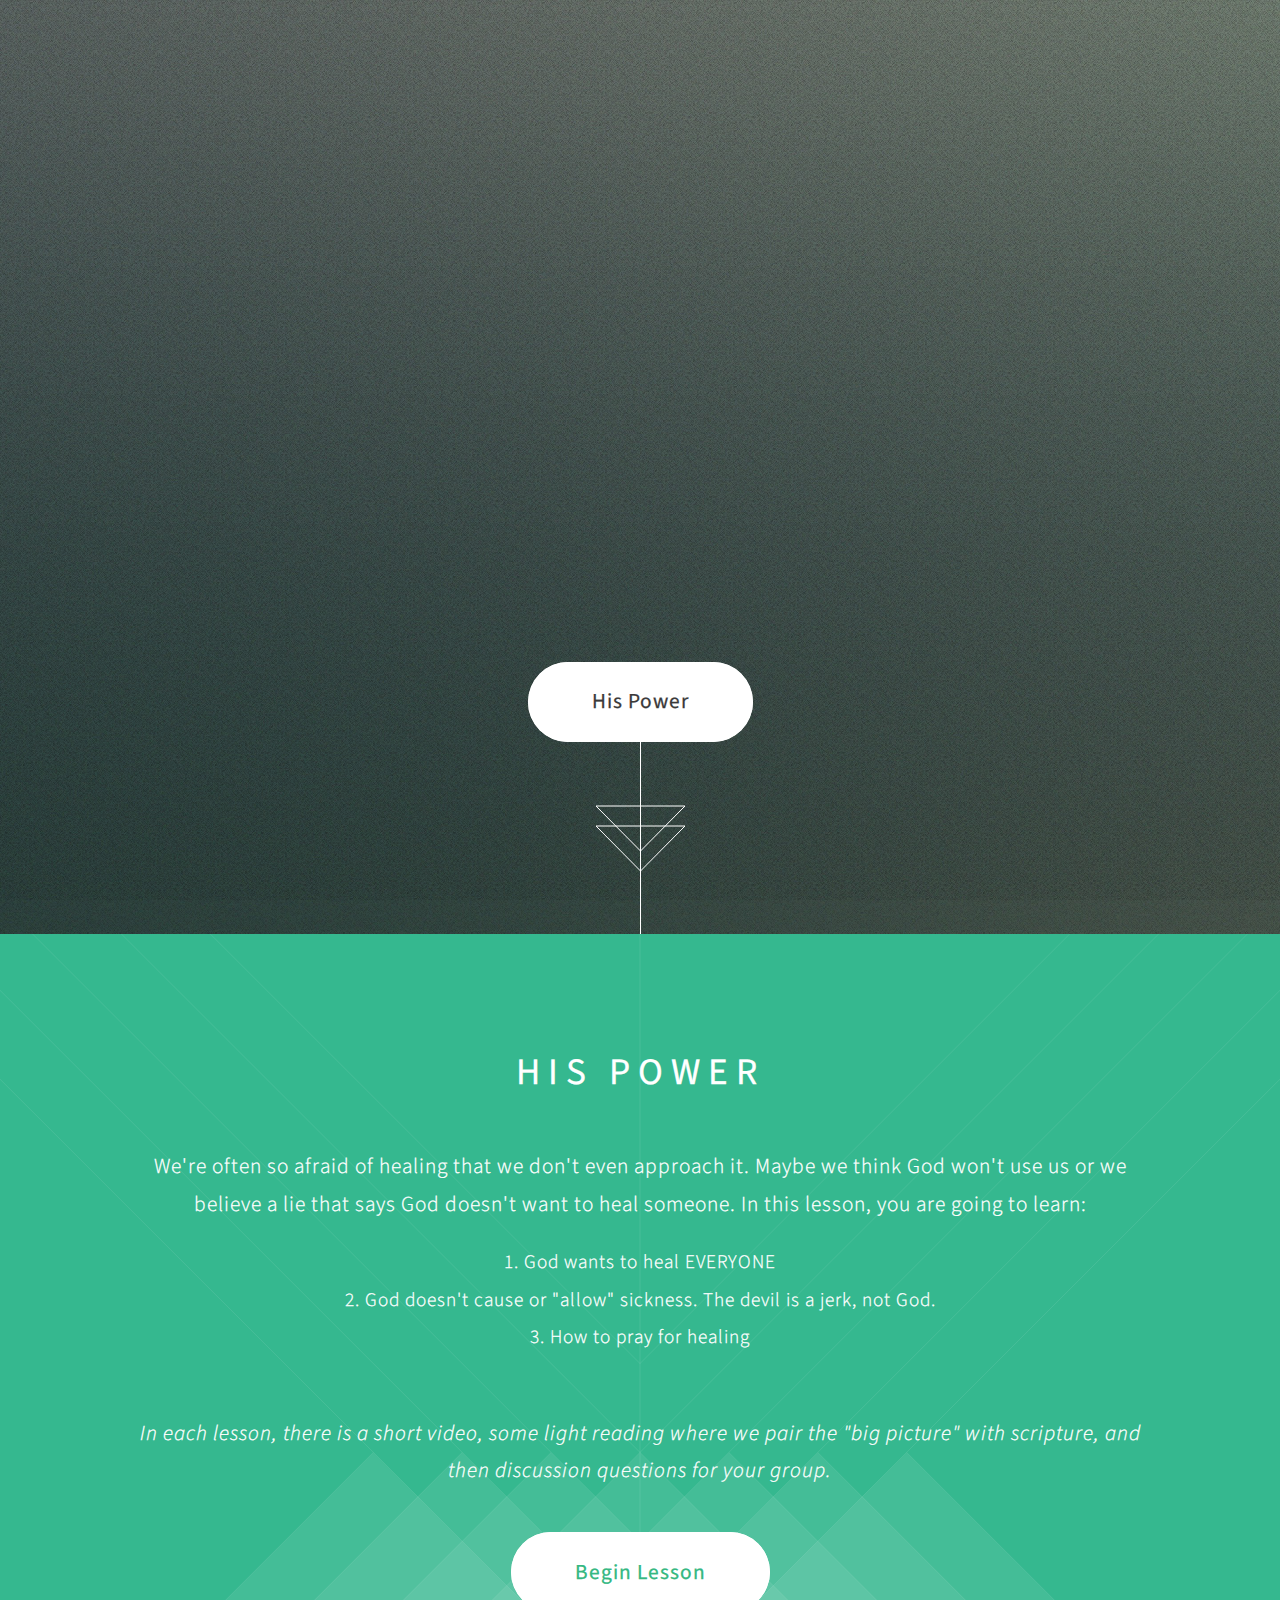
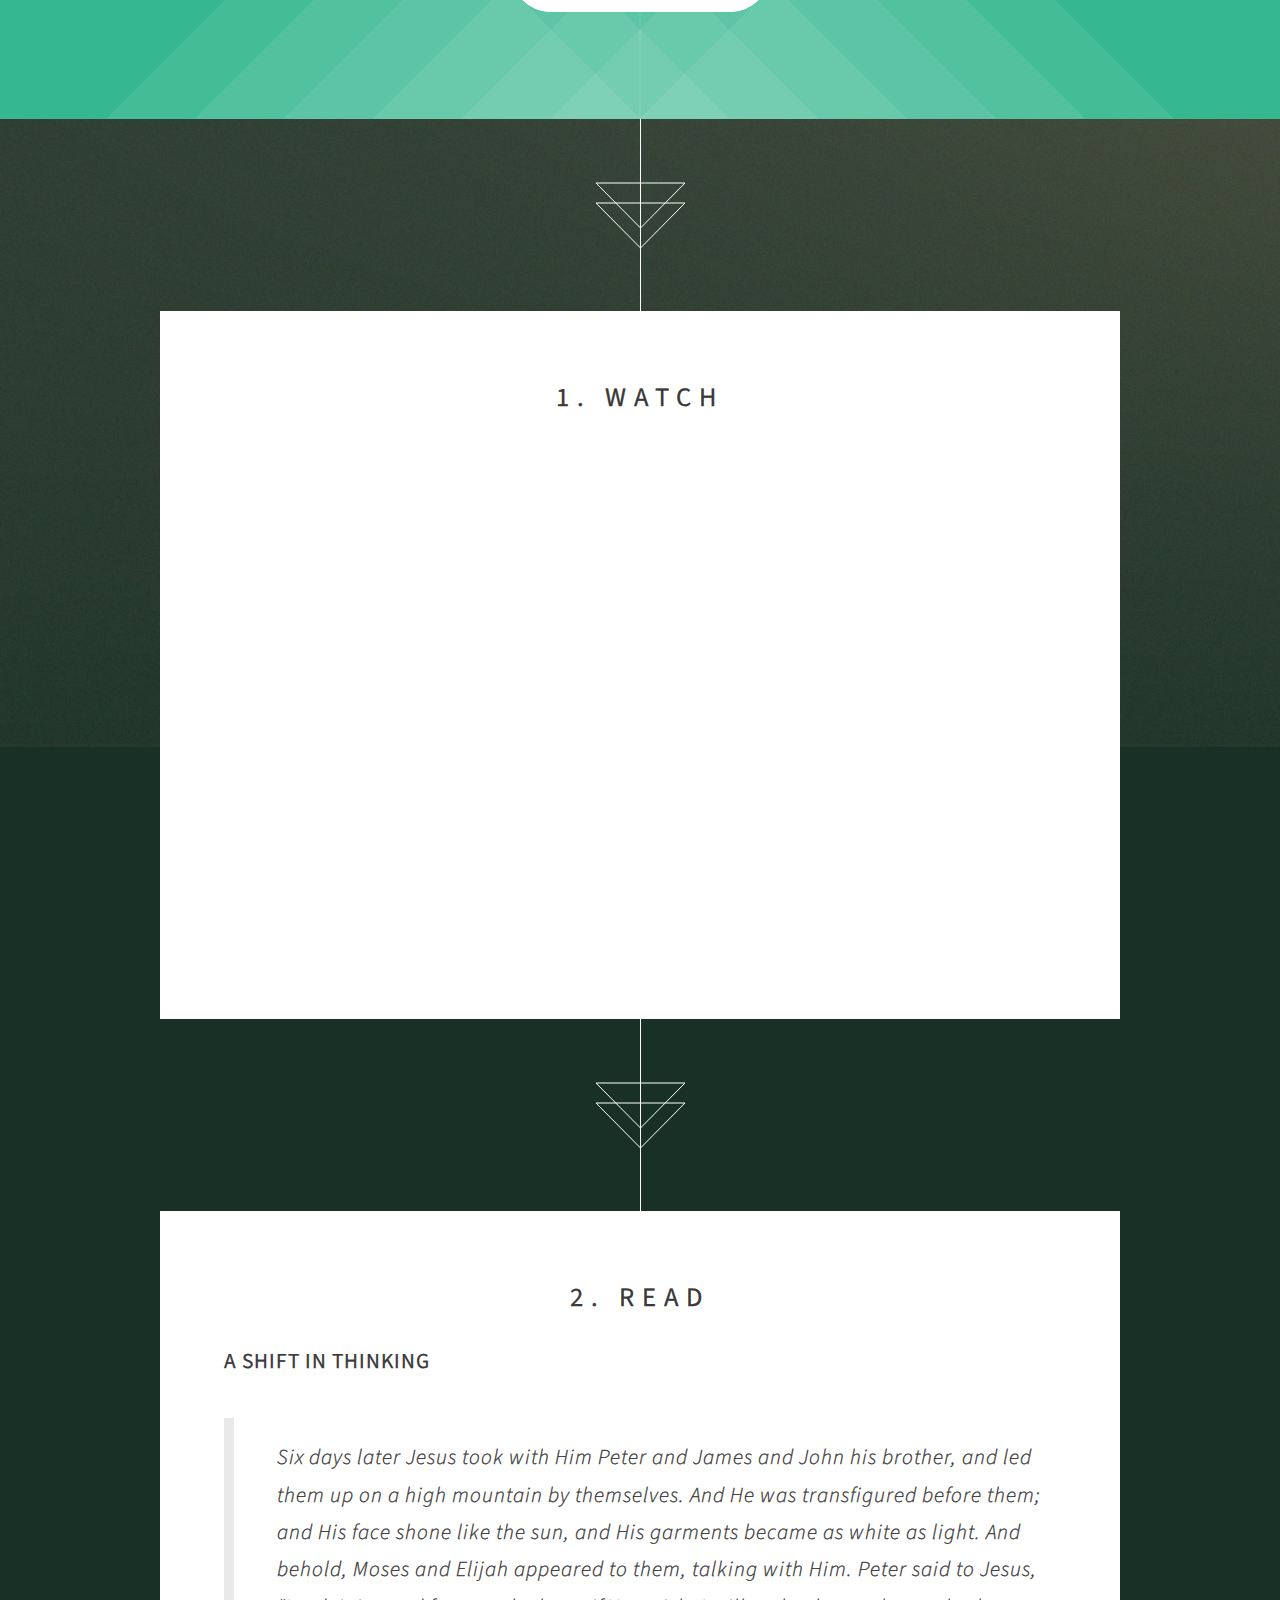
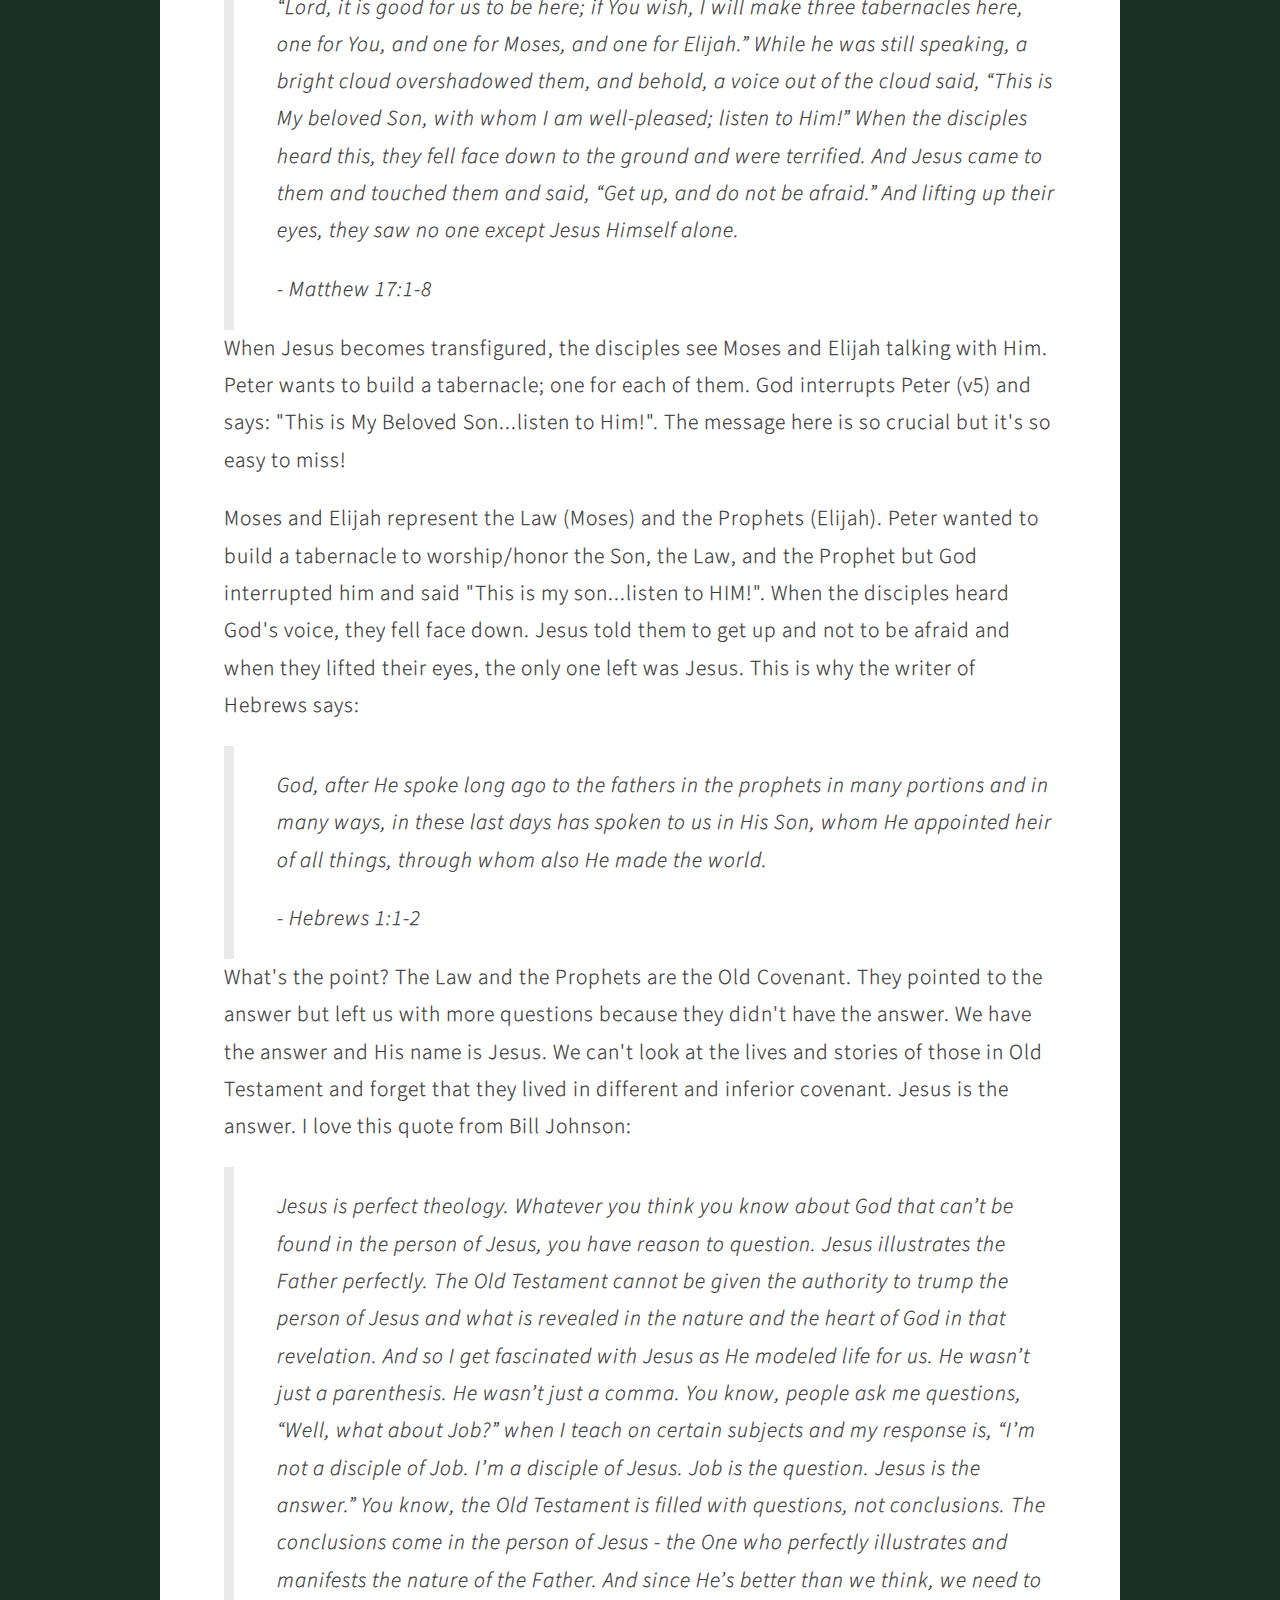
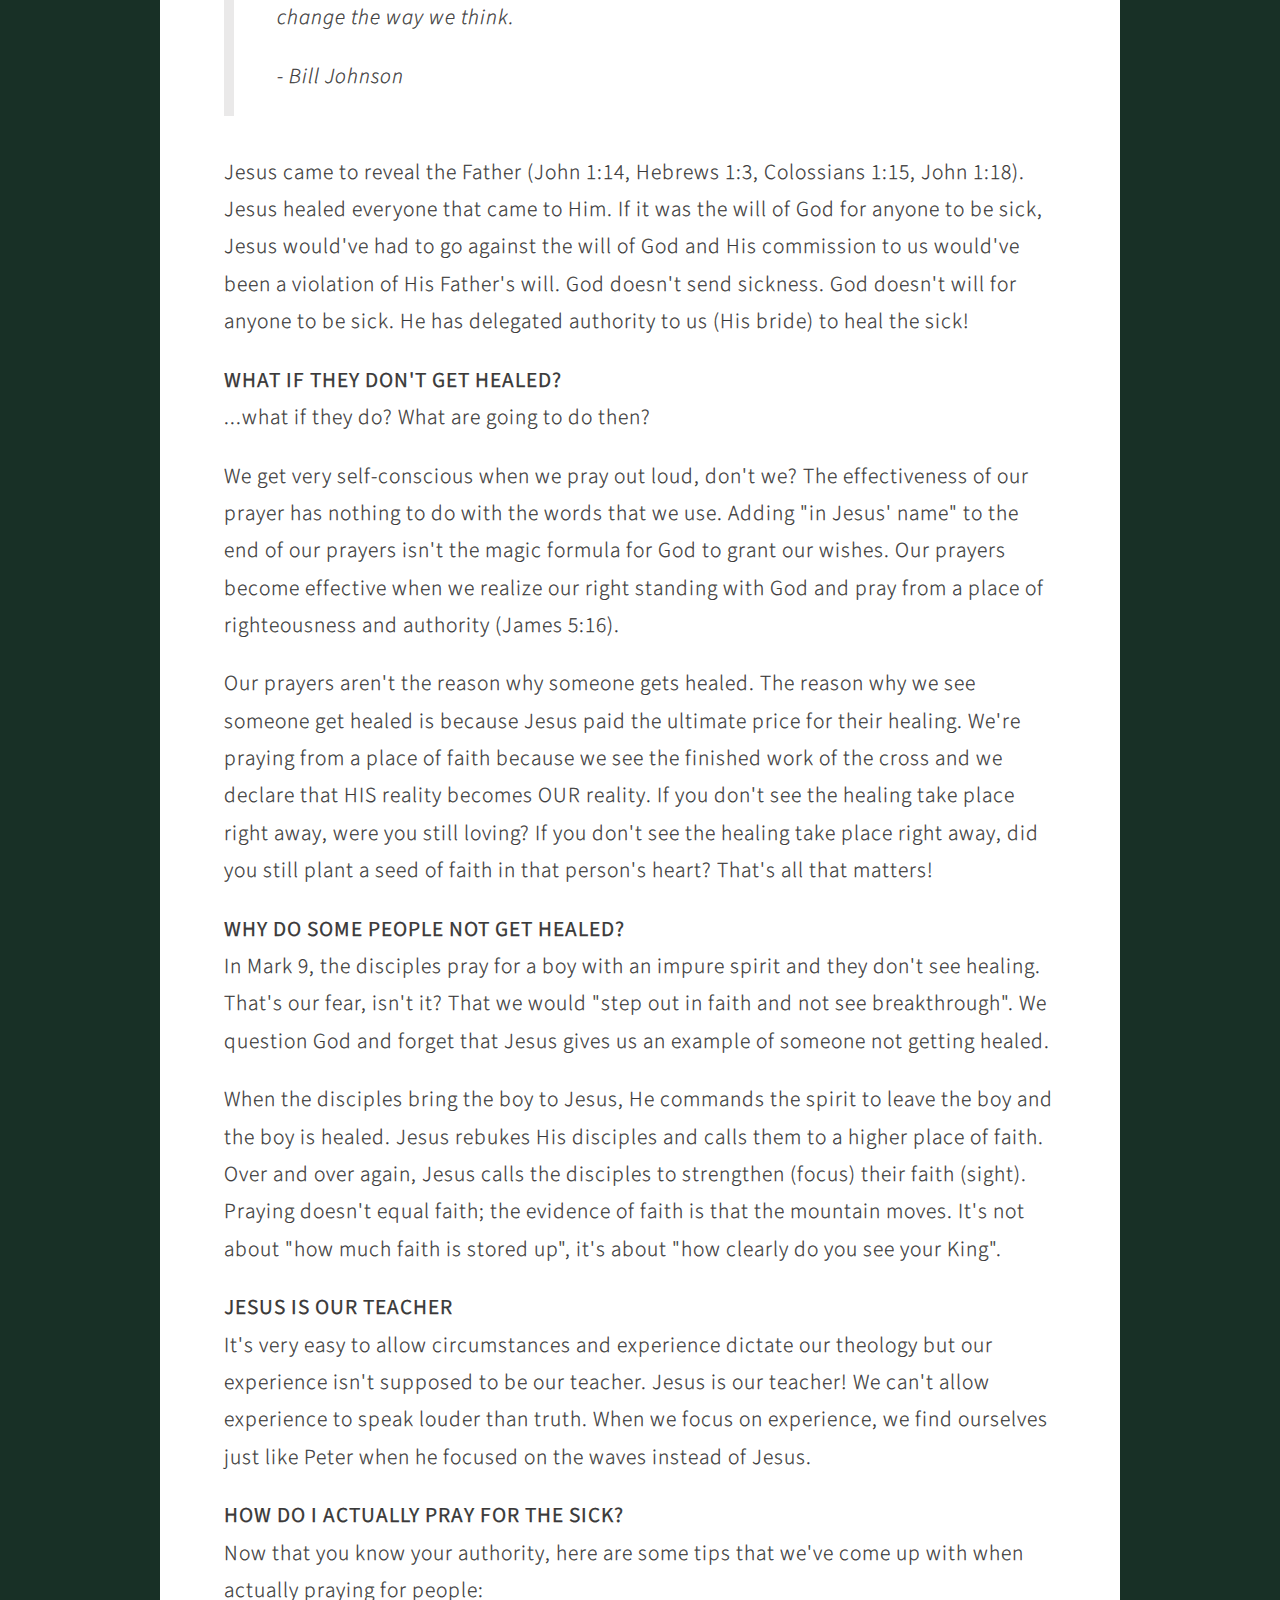
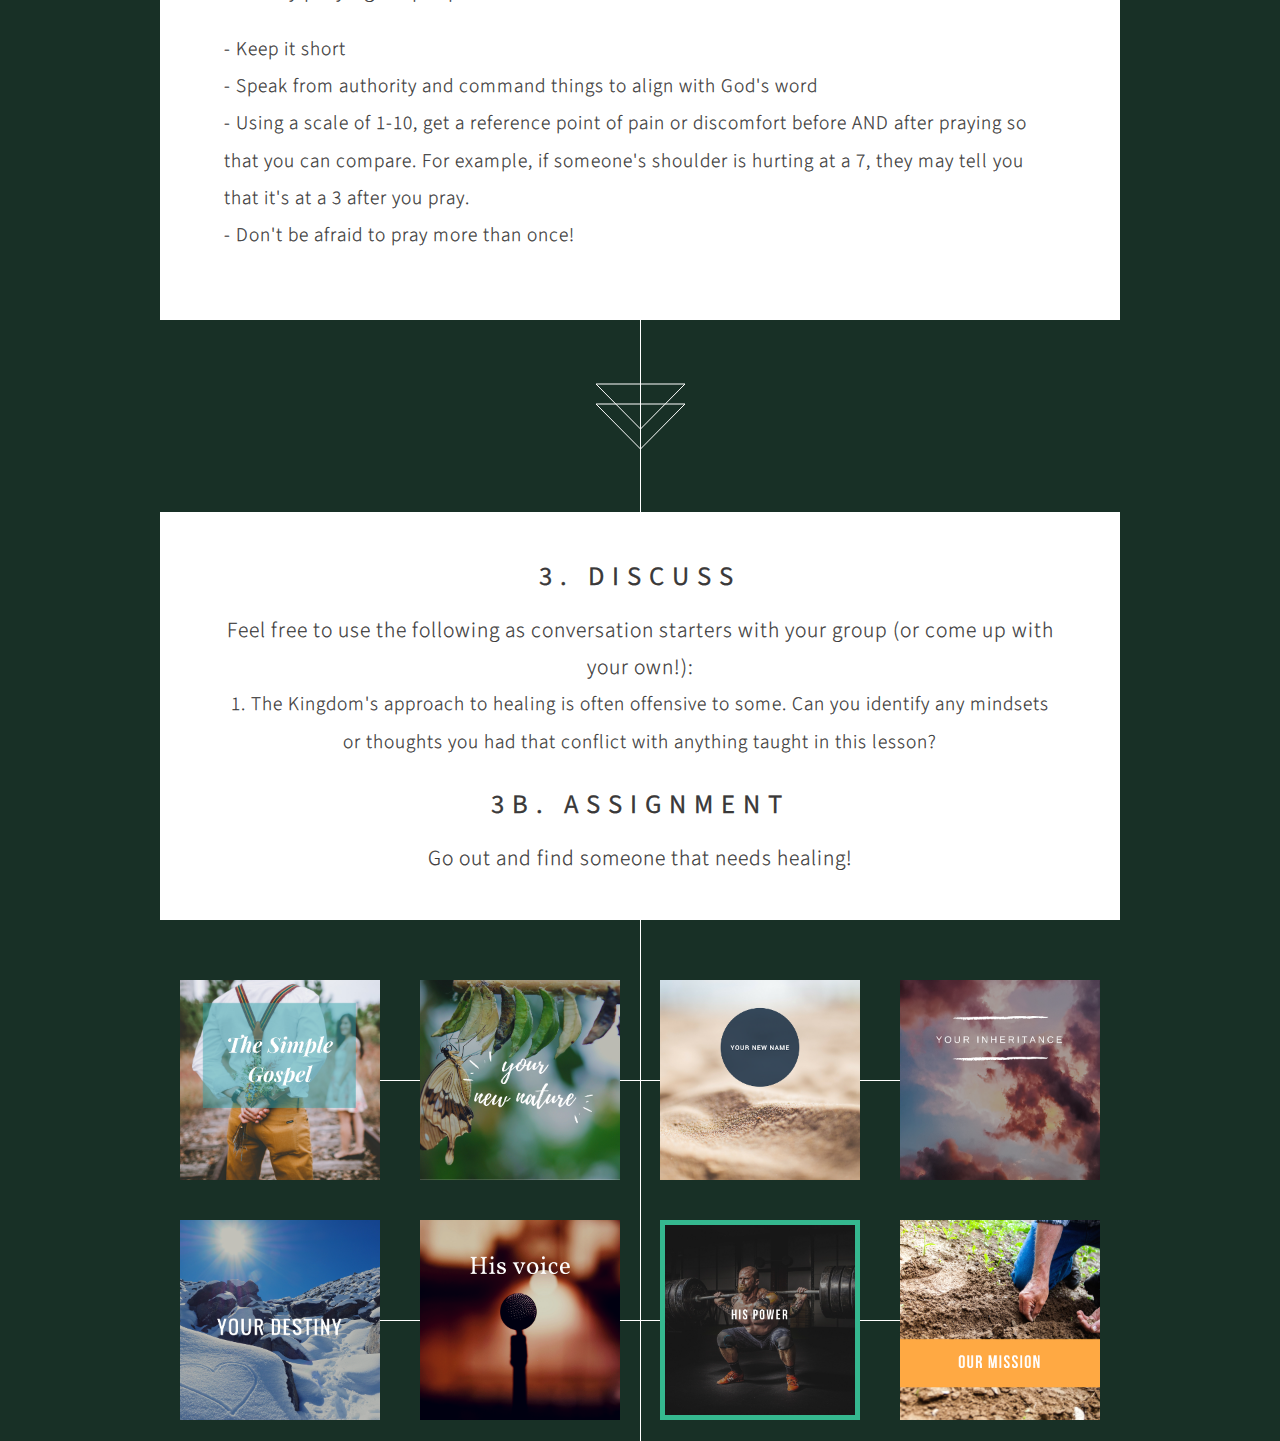
==== his-power/index.html @ 651f2191 "Add Lesson 7" ====
<!DOCTYPE HTML>
<!--
	Overflow by HTML5 UP
	html5up.net | @ajlkn
	Free for personal and commercial use under the CCA 3.0 license (html5up.net/license)
-->
<html>

<head>
	<title>His Power | Discovering Freedom</title>
	<meta charset="utf-8" />
	<meta name="viewport" content="width=device-width, initial-scale=1" />
	<!--[if lte IE 8]><script src="assets/js/ie/html5shiv.js"></script><![endif]-->
	<link rel="stylesheet" href="../assets/css/main.css" />
	<link rel="stylesheet" href="../assets/css/lesson.css" />
	<!--[if lte IE 8]><link rel="stylesheet" href="assets/css/ie8.css" /><![endif]-->
	<meta property="og:site_name" content="Discovering Freedom">
	<meta property="og:title" content="His Power| Discovering Freedom">
	<meta property="og:type" content="website">
	<meta property="og:description" content="We're often so afraid of healing that we don't even approach it. Maybe we think God won't use us or we believe a lie that says God doesn't want to heal someone.">
	<meta property="og:image" content="http://freedom.contend.church/images/his-power.png">
	<meta property="article:published_time" content="2018-03-06T00:00:00+00:00">
	<meta property="article:author" content="http://freedom.contend.church/">
	<meta property="og:url" content="http://freedom.contend.church/his-power/" />
	<meta itemprop="keywords" content="jesus, prophetic, teaching, kingdom" />
	<meta property="article:author" content="Wild & Free" />
</head>

<body>

	<!-- Header -->
	<section id="header">
		<header>
		</header>
		<footer>
			<a href="#banner" class="button style2 scrolly-middle">His Power</a>
		</footer>
	</section>

	<!-- Banner -->
	<section id="banner">
		<header>
			<h2>His Power</h2>
		</header>
		<div class="message">
			<p>We're often so afraid of healing that we don't even approach it. Maybe we think God won't use us or we believe a lie that says God doesn't want to heal someone. In this lesson, you are going to learn:

				<ul>
					<li>1. God wants to heal EVERYONE</li>
					<li>2. God doesn't cause or "allow" sickness. The devil is a jerk, not God.</li>
					<li>3. How to pray for healing</li>
				</ul>
			</p>
			<br/>
			<p>
				<em>In each lesson, there is a short video, some light reading where we pair the "big picture" with scripture, and then discussion
					questions for your group.</em>
			</p>
		</div>
		<footer>
			<a href="#first" class="button style2 scrolly">Begin Lesson</a>
		</footer>
	</section>

	<!-- Feature 1 -->
	<article id="first" class="container box style3">
		<header>
			<h2>1. WATCH</h2>
		</header>
		<section class="middle">
			<iframe width="100%" height="500" src="https://www.youtube.com/embed/4tkYFOiGd0k?rel=0&amp;controls=0&amp;showinfo=0" frameborder="0"
			 allow="autoplay; encrypted-media" allowfullscreen></iframe>
		</section>
	</article>

	<article id="read" class="container box style3">
		<header>
			<h2>2. READ</h2>
		</header>
		<section class="read">
			<div class="row">
				<div class="col-md-12">
					<h4>A Shift In Thinking</h4>

					<br />
					<blockquote>
						<p>Six days later Jesus took with Him Peter and James and John his brother, and led them up on a high mountain by themselves. And He was transfigured before them; and His face shone like the sun, and His garments became as white as light. And behold, Moses and Elijah appeared to them, talking with Him. Peter said to Jesus, “Lord, it is good for us to be here; if You wish, I will make three tabernacles here, one for You, and one for Moses, and one for Elijah.” While he was still speaking, a bright cloud overshadowed them, and behold, a voice out of the cloud said, “This is My beloved Son, with whom I am well-pleased; listen to Him!” When the disciples heard this, they fell face down to the ground and were terrified. And Jesus came to them and touched them and said, “Get up, and do not be afraid.” And lifting up their eyes, they saw no one except Jesus Himself alone.</p>
						<p>- Matthew 17:1-8</p>
					</blockquote>

					<p>When Jesus becomes transfigured, the disciples see Moses and Elijah talking with Him. Peter wants to build a tabernacle; one for each of them. God interrupts Peter (v5) and says: "This is My Beloved Son...listen to Him!". The message here is so crucial but it's so easy to miss!</p>

					<p>Moses and Elijah represent the Law (Moses) and the Prophets (Elijah). Peter wanted to build a tabernacle to worship/honor the Son, the Law, and the Prophet but God interrupted him and said "This is my son...listen to HIM!". When the disciples heard God's voice, they fell face down. Jesus told them to get up and not to be afraid and when they lifted their eyes, the only one left was Jesus. This is why the writer of Hebrews says:</p>

					<blockquote>
						<p>God, after He spoke long ago to the fathers in the prophets in many portions and in many ways, in these last days has spoken to us in His Son, whom He appointed heir of all things, through whom also He made the world.</p>
						<p>- Hebrews 1:1-2</p>
					</blockquote>

					<p>What's the point? The Law and the Prophets are the Old Covenant. They pointed to the answer but left us with more questions because they didn't have the answer. We have the answer and His name is Jesus. We can't look at the lives and stories of those in Old Testament and forget that they lived in different and inferior covenant. Jesus is the answer. I love this quote from Bill Johnson:</p>

					<blockquote>
						<p>Jesus is perfect theology. Whatever you think you know about God that can’t be found in the person of Jesus, you have reason to question. Jesus illustrates the Father perfectly. The Old Testament cannot be given the authority to trump the person of Jesus and what is revealed in the nature and the heart of God in that revelation. And so I get fascinated with Jesus as He modeled life for us. He wasn’t just a parenthesis. He wasn’t just a comma. You know, people ask me questions, “Well, what about Job?” when I teach on certain subjects and my response is, “I’m not a disciple of Job. I’m a disciple of Jesus. Job is the question. Jesus is the answer.” You know, the Old Testament is filled with questions, not conclusions. The conclusions come in the person of Jesus - the One who perfectly illustrates and manifests the nature of the Father. And since He’s better than we think, we need to change the way we think.</p>
						<p>- Bill Johnson</p>
					</blockquote>
					<br/>

					<p>Jesus came to reveal the Father (John 1:14, Hebrews 1:3, Colossians 1:15, John 1:18). Jesus healed everyone that came to Him. If it was the will of God for anyone to be sick, Jesus would've had to go against the will of God and His commission to us would've been a violation of His Father's will. God doesn't send sickness. God doesn't will for anyone to be sick. He has delegated authority to us (His bride) to heal the sick!</p>

					<h4>What if they don't get healed?</h4>
					<p>...what if they do? What are going to do then?</p>
					<p>We get very self-conscious when we pray out loud, don't we? The effectiveness of our prayer has nothing to do with the words that we use. Adding "in Jesus' name" to the end of our prayers isn't the magic formula for God to grant our wishes. Our prayers become effective when we realize our right standing with God and pray from a place of righteousness and authority (James 5:16).</p>
					<p>Our prayers aren't the reason why someone gets healed. The reason why we see someone get healed is because Jesus paid the ultimate price for their healing. We're praying from a place of faith because we see the finished work of the cross and we declare that HIS reality becomes OUR reality. If you don't see the healing take place right away, were you still loving? If you don't see the healing take place right away, did you still plant a seed of faith in that person's heart? That's all that matters!</p>

					<h4>Why do some people not get healed?</h4>
					<p>In Mark 9, the disciples pray for a boy with an impure spirit and they don't see healing. That's our fear, isn't it? That we would "step out in faith and not see breakthrough". We question God and forget that Jesus gives us an example of someone not getting healed.</p>

					<p>When the disciples bring the boy to Jesus, He commands the spirit to leave the boy and the boy is healed. Jesus rebukes His disciples and calls them to a higher place of faith. Over and over again, Jesus calls the disciples to strengthen (focus) their faith (sight). Praying doesn't equal faith; the evidence of faith is that the mountain moves. It's not about "how much faith is stored up", it's about "how clearly do you see your King".</p>

					<h4>Jesus Is Our Teacher</h4>
					<p>It's very easy to allow circumstances and experience dictate our theology but our experience isn't supposed to be our teacher. Jesus is our teacher! We can't allow experience to speak louder than truth. When we focus on experience, we find ourselves just like Peter when he focused on the waves instead of Jesus.</p>

					<h4>How do I actually pray for the sick?</h4>
					<p>Now that you know your authority, here are some tips that we've come up with when actually praying for people:</p>
					<ul>
						<li>- Keep it short</li>
						<li>- Speak from authority and command things to align with God's word</li>
						<li>- Using a scale of 1-10, get a reference point of pain or discomfort before AND after praying so that you can compare. For example, if someone's shoulder is hurting at a 7, they may tell you that it's at a 3 after you pray.</li>
						<li>- Don't be afraid to pray more than once!</li>
					</ul>
				</div>

			</div>
		</section>
	</article>

	<!-- Portfolio -->
	<article id="discuss" class="container box style2">
		<header>
			<h2>3. DISCUSS</h2>
			<p>Feel free to use the following as conversation starters with your group (or come up with your own!):</p>
			<ul>
				<li>1. The Kingdom's approach to healing is often offensive to some. Can you identify any mindsets or thoughts you had that conflict with anything taught in this lesson?</li>
			</ul>

			<h2>3b. ASSIGNMENT</h2>
			<p>Go out and find someone that needs healing!</p>
		</header>
		<div class="inner">
			<div class="row 0%">
				<div class="3u 12u(mobile)">
					<a href="../simple-gospel" class="image fit">
						<img src="../images/thumbs/simple-gospel.png" alt="" title="Your New Nature" />
					</a>
				</div>
				<div class="3u 12u(mobile)">
					<a href="../your-new-nature" class="image fit scrolly">
						<img src="../images/thumbs/new-nature.png" alt="" title="Your New Nature" />
					</a>
				</div>
				<div class="3u 12u(mobile)">
					<a href="../your-new-name" class="image fit">
						<img src="../images/thumbs/new-name.png" alt="" title="Your New Name" />
					</a>
				</div>
				<div class="3u 12u(mobile)">
					<a href="../your-inheritance" class="image fit">
						<img src="../images/thumbs/inheritance.png" alt="" title="Your Inheritance" />
					</a>
				</div>
			</div>
			<div class="row 0%">
				<div class="3u 12u(mobile)">
					<a href="../your-destiny" class="image fit">
						<img src="../images/thumbs/destiny.png" alt="" title="Your Destiny" />
					</a>
				</div>
				<div class="3u 12u(mobile)">
					<a href="#discuss" class="image fit">
						<img src="../images/thumbs/his-voice.png" alt="" title="His Voice" />
					</a>
				</div>
				<div class="3u 12u(mobile)">
					<a href="../his-power" class="image fit">
						<img src="../images/thumbs/his-power.png" alt="" title="His Power" class="active-lesson" />
					</a>
				</div>
				<div class="3u 12u(mobile)">
					<a href="../our-mission" class="image fit">
						<img src="../images/thumbs/our-mission.png" alt="" title="Our Mission" />
					</a>
				</div>
			</div>
		</div>
	</article>



	<!-- Scripts -->
	<script src="../assets/js/jquery.min.js"></script>
	<script src="../assets/js/jquery.scrolly.min.js"></script>
	<script src="../assets/js/jquery.poptrox.min.js"></script>
	<script src="../assets/js/skel.min.js"></script>
	<script src="../assets/js/util.js"></script>
	<!--[if lte IE 8]><script src="../assets/js/ie/respond.min.js"></script><![endif]-->
	<script src="../assets/js/main.js"></script>

</body>

</html>
---- assets/css/main.css ----
@import url("https://fonts.googleapis.com/css?family=Source+Sans+Pro:300,300italic,400,600");
@import url("font-awesome.min.css");

/*
	Overflow by HTML5 UP
	html5up.net | @ajlkn
	Free for personal and commercial use under the CCA 3.0 license (html5up.net/license)
*/

/* Reset */

	html, body, div, span, applet, object, iframe, h1, h2, h3, h4, h5, h6, p, blockquote, pre, a, abbr, acronym, address, big, cite, code, del, dfn, em, img, ins, kbd, q, s, samp, small, strike, strong, sub, sup, tt, var, b, u, i, center, dl, dt, dd, ol, ul, li, fieldset, form, label, legend, table, caption, tbody, tfoot, thead, tr, th, td, article, aside, canvas, details, embed, figure, figcaption, footer, header, hgroup, menu, nav, output, ruby, section, summary, time, mark, audio, video {
		margin: 0;
		padding: 0;
		border: 0;
		font-size: 100%;
		font: inherit;
		vertical-align: baseline;
	}

	article, aside, details, figcaption, figure, footer, header, hgroup, menu, nav, section {
		display: block;
	}

	body {
		line-height: 1;
	}

	ol, ul {
		list-style: none;
	}

	blockquote, q {
		quotes: none;
	}

	blockquote:before, blockquote:after, q:before, q:after {
		content: '';
		content: none;
	}

	table {
		border-collapse: collapse;
		border-spacing: 0;
	}

	body {
		-webkit-text-size-adjust: none;
	}

/* Box Model */

	*, *:before, *:after {
		-moz-box-sizing: border-box;
		-webkit-box-sizing: border-box;
		box-sizing: border-box;
	}

/* Containers */

	.container {
		margin-left: auto;
		margin-right: auto;
	}

	.container.\31 25\25 {
		width: 100%;
		max-width: 1425px;
		min-width: 1140px;
	}

	.container.\37 5\25 {
		width: 855px;
	}

	.container.\35 0\25 {
		width: 570px;
	}

	.container.\32 5\25 {
		width: 285px;
	}

	.container {
		width: 1140px;
	}

	@media screen and (max-width: 1680px) {

		.container.\31 25\25 {
			width: 100%;
			max-width: 1200px;
			min-width: 960px;
		}

		.container.\37 5\25 {
			width: 720px;
		}

		.container.\35 0\25 {
			width: 480px;
		}

		.container.\32 5\25 {
			width: 240px;
		}

		.container {
			width: 960px;
		}

	}

	@media screen and (max-width: 1080px) {

		.container.\31 25\25 {
			width: 100%;
			max-width: 118.75%;
			min-width: 95%;
		}

		.container.\37 5\25 {
			width: 71.25%;
		}

		.container.\35 0\25 {
			width: 47.5%;
		}

		.container.\32 5\25 {
			width: 23.75%;
		}

		.container {
			width: 95%;
		}

	}

	@media screen and (max-width: 840px) {

		.container.\31 25\25 {
			width: 100%;
			max-width: 118.75%;
			min-width: 95%;
		}

		.container.\37 5\25 {
			width: 71.25%;
		}

		.container.\35 0\25 {
			width: 47.5%;
		}

		.container.\32 5\25 {
			width: 23.75%;
		}

		.container {
			width: 95%;
		}

	}

	@media screen and (max-width: 736px) {

		.container.\31 25\25 {
			width: 100%;
			max-width: 118.75%;
			min-width: 95%;
		}

		.container.\37 5\25 {
			width: 71.25%;
		}

		.container.\35 0\25 {
			width: 47.5%;
		}

		.container.\32 5\25 {
			width: 23.75%;
		}

		.container {
			width: 95% !important;
		}

	}

/* Grid */

	.row {
		border-bottom: solid 1px transparent;
		-moz-box-sizing: border-box;
		-webkit-box-sizing: border-box;
		box-sizing: border-box;
	}

	.row > * {
		float: left;
		-moz-box-sizing: border-box;
		-webkit-box-sizing: border-box;
		box-sizing: border-box;
	}

	.row:after, .row:before {
		content: '';
		display: block;
		clear: both;
		height: 0;
	}

	.row.uniform > * > :first-child {
		margin-top: 0;
	}

	.row.uniform > * > :last-child {
		margin-bottom: 0;
	}

	.row.\30 \25 > * {
		padding: 0px 0 0 0px;
	}

	.row.\30 \25 {
		margin: 0px 0 -1px 0px;
	}

	.row.uniform.\30 \25 > * {
		padding: 0px 0 0 0px;
	}

	.row.uniform.\30 \25 {
		margin: 0px 0 -1px 0px;
	}

	.row > * {
		padding: 40px 0 0 40px;
	}

	.row {
		margin: -40px 0 -1px -40px;
	}

	.row.uniform > * {
		padding: 40px 0 0 40px;
	}

	.row.uniform {
		margin: -40px 0 -1px -40px;
	}

	.row.\32 00\25 > * {
		padding: 80px 0 0 80px;
	}

	.row.\32 00\25 {
		margin: -80px 0 -1px -80px;
	}

	.row.uniform.\32 00\25 > * {
		padding: 80px 0 0 80px;
	}

	.row.uniform.\32 00\25 {
		margin: -80px 0 -1px -80px;
	}

	.row.\31 50\25 > * {
		padding: 60px 0 0 60px;
	}

	.row.\31 50\25 {
		margin: -60px 0 -1px -60px;
	}

	.row.uniform.\31 50\25 > * {
		padding: 60px 0 0 60px;
	}

	.row.uniform.\31 50\25 {
		margin: -60px 0 -1px -60px;
	}

	.row.\35 0\25 > * {
		padding: 20px 0 0 20px;
	}

	.row.\35 0\25 {
		margin: -20px 0 -1px -20px;
	}

	.row.uniform.\35 0\25 > * {
		padding: 20px 0 0 20px;
	}

	.row.uniform.\35 0\25 {
		margin: -20px 0 -1px -20px;
	}

	.row.\32 5\25 > * {
		padding: 10px 0 0 10px;
	}

	.row.\32 5\25 {
		margin: -10px 0 -1px -10px;
	}

	.row.uniform.\32 5\25 > * {
		padding: 10px 0 0 10px;
	}

	.row.uniform.\32 5\25 {
		margin: -10px 0 -1px -10px;
	}

	.\31 2u, .\31 2u\24 {
		width: 100%;
		clear: none;
		margin-left: 0;
	}

	.\31 1u, .\31 1u\24 {
		width: 91.6666666667%;
		clear: none;
		margin-left: 0;
	}

	.\31 0u, .\31 0u\24 {
		width: 83.3333333333%;
		clear: none;
		margin-left: 0;
	}

	.\39 u, .\39 u\24 {
		width: 75%;
		clear: none;
		margin-left: 0;
	}

	.\38 u, .\38 u\24 {
		width: 66.6666666667%;
		clear: none;
		margin-left: 0;
	}

	.\37 u, .\37 u\24 {
		width: 58.3333333333%;
		clear: none;
		margin-left: 0;
	}

	.\36 u, .\36 u\24 {
		width: 50%;
		clear: none;
		margin-left: 0;
	}

	.\35 u, .\35 u\24 {
		width: 41.6666666667%;
		clear: none;
		margin-left: 0;
	}

	.\34 u, .\34 u\24 {
		width: 33.3333333333%;
		clear: none;
		margin-left: 0;
	}

	.\33 u, .\33 u\24 {
		width: 25%;
		clear: none;
		margin-left: 0;
	}

	.\32 u, .\32 u\24 {
		width: 16.6666666667%;
		clear: none;
		margin-left: 0;
	}

	.\31 u, .\31 u\24 {
		width: 8.3333333333%;
		clear: none;
		margin-left: 0;
	}

	.\31 2u\24 + *,
	.\31 1u\24 + *,
	.\31 0u\24 + *,
	.\39 u\24 + *,
	.\38 u\24 + *,
	.\37 u\24 + *,
	.\36 u\24 + *,
	.\35 u\24 + *,
	.\34 u\24 + *,
	.\33 u\24 + *,
	.\32 u\24 + *,
	.\31 u\24 + * {
		clear: left;
	}

	.\-11u {
		margin-left: 91.66667%;
	}

	.\-10u {
		margin-left: 83.33333%;
	}

	.\-9u {
		margin-left: 75%;
	}

	.\-8u {
		margin-left: 66.66667%;
	}

	.\-7u {
		margin-left: 58.33333%;
	}

	.\-6u {
		margin-left: 50%;
	}

	.\-5u {
		margin-left: 41.66667%;
	}

	.\-4u {
		margin-left: 33.33333%;
	}

	.\-3u {
		margin-left: 25%;
	}

	.\-2u {
		margin-left: 16.66667%;
	}

	.\-1u {
		margin-left: 8.33333%;
	}

	@media screen and (max-width: 1680px) {

		.row > * {
			padding: 40px 0 0 40px;
		}

		.row {
			margin: -40px 0 -1px -40px;
		}

		.row.uniform > * {
			padding: 40px 0 0 40px;
		}

		.row.uniform {
			margin: -40px 0 -1px -40px;
		}

		.row.\32 00\25 > * {
			padding: 80px 0 0 80px;
		}

		.row.\32 00\25 {
			margin: -80px 0 -1px -80px;
		}

		.row.uniform.\32 00\25 > * {
			padding: 80px 0 0 80px;
		}

		.row.uniform.\32 00\25 {
			margin: -80px 0 -1px -80px;
		}

		.row.\31 50\25 > * {
			padding: 60px 0 0 60px;
		}

		.row.\31 50\25 {
			margin: -60px 0 -1px -60px;
		}

		.row.uniform.\31 50\25 > * {
			padding: 60px 0 0 60px;
		}

		.row.uniform.\31 50\25 {
			margin: -60px 0 -1px -60px;
		}

		.row.\35 0\25 > * {
			padding: 20px 0 0 20px;
		}

		.row.\35 0\25 {
			margin: -20px 0 -1px -20px;
		}

		.row.uniform.\35 0\25 > * {
			padding: 20px 0 0 20px;
		}

		.row.uniform.\35 0\25 {
			margin: -20px 0 -1px -20px;
		}

		.row.\32 5\25 > * {
			padding: 10px 0 0 10px;
		}

		.row.\32 5\25 {
			margin: -10px 0 -1px -10px;
		}

		.row.uniform.\32 5\25 > * {
			padding: 10px 0 0 10px;
		}

		.row.uniform.\32 5\25 {
			margin: -10px 0 -1px -10px;
		}

		.\31 2u\28wide\29, .\31 2u\24\28wide\29 {
			width: 100%;
			clear: none;
			margin-left: 0;
		}

		.\31 1u\28wide\29, .\31 1u\24\28wide\29 {
			width: 91.6666666667%;
			clear: none;
			margin-left: 0;
		}

		.\31 0u\28wide\29, .\31 0u\24\28wide\29 {
			width: 83.3333333333%;
			clear: none;
			margin-left: 0;
		}

		.\39 u\28wide\29, .\39 u\24\28wide\29 {
			width: 75%;
			clear: none;
			margin-left: 0;
		}

		.\38 u\28wide\29, .\38 u\24\28wide\29 {
			width: 66.6666666667%;
			clear: none;
			margin-left: 0;
		}

		.\37 u\28wide\29, .\37 u\24\28wide\29 {
			width: 58.3333333333%;
			clear: none;
			margin-left: 0;
		}

		.\36 u\28wide\29, .\36 u\24\28wide\29 {
			width: 50%;
			clear: none;
			margin-left: 0;
		}

		.\35 u\28wide\29, .\35 u\24\28wide\29 {
			width: 41.6666666667%;
			clear: none;
			margin-left: 0;
		}

		.\34 u\28wide\29, .\34 u\24\28wide\29 {
			width: 33.3333333333%;
			clear: none;
			margin-left: 0;
		}

		.\33 u\28wide\29, .\33 u\24\28wide\29 {
			width: 25%;
			clear: none;
			margin-left: 0;
		}

		.\32 u\28wide\29, .\32 u\24\28wide\29 {
			width: 16.6666666667%;
			clear: none;
			margin-left: 0;
		}

		.\31 u\28wide\29, .\31 u\24\28wide\29 {
			width: 8.3333333333%;
			clear: none;
			margin-left: 0;
		}

		.\31 2u\24\28wide\29 + *,
		.\31 1u\24\28wide\29 + *,
		.\31 0u\24\28wide\29 + *,
		.\39 u\24\28wide\29 + *,
		.\38 u\24\28wide\29 + *,
		.\37 u\24\28wide\29 + *,
		.\36 u\24\28wide\29 + *,
		.\35 u\24\28wide\29 + *,
		.\34 u\24\28wide\29 + *,
		.\33 u\24\28wide\29 + *,
		.\32 u\24\28wide\29 + *,
		.\31 u\24\28wide\29 + * {
			clear: left;
		}

		.\-11u\28wide\29 {
			margin-left: 91.66667%;
		}

		.\-10u\28wide\29 {
			margin-left: 83.33333%;
		}

		.\-9u\28wide\29 {
			margin-left: 75%;
		}

		.\-8u\28wide\29 {
			margin-left: 66.66667%;
		}

		.\-7u\28wide\29 {
			margin-left: 58.33333%;
		}

		.\-6u\28wide\29 {
			margin-left: 50%;
		}

		.\-5u\28wide\29 {
			margin-left: 41.66667%;
		}

		.\-4u\28wide\29 {
			margin-left: 33.33333%;
		}

		.\-3u\28wide\29 {
			margin-left: 25%;
		}

		.\-2u\28wide\29 {
			margin-left: 16.66667%;
		}

		.\-1u\28wide\29 {
			margin-left: 8.33333%;
		}

	}

	@media screen and (max-width: 1080px) {

		.row > * {
			padding: 40px 0 0 40px;
		}

		.row {
			margin: -40px 0 -1px -40px;
		}

		.row.uniform > * {
			padding: 40px 0 0 40px;
		}

		.row.uniform {
			margin: -40px 0 -1px -40px;
		}

		.row.\32 00\25 > * {
			padding: 80px 0 0 80px;
		}

		.row.\32 00\25 {
			margin: -80px 0 -1px -80px;
		}

		.row.uniform.\32 00\25 > * {
			padding: 80px 0 0 80px;
		}

		.row.uniform.\32 00\25 {
			margin: -80px 0 -1px -80px;
		}

		.row.\31 50\25 > * {
			padding: 60px 0 0 60px;
		}

		.row.\31 50\25 {
			margin: -60px 0 -1px -60px;
		}

		.row.uniform.\31 50\25 > * {
			padding: 60px 0 0 60px;
		}

		.row.uniform.\31 50\25 {
			margin: -60px 0 -1px -60px;
		}

		.row.\35 0\25 > * {
			padding: 20px 0 0 20px;
		}

		.row.\35 0\25 {
			margin: -20px 0 -1px -20px;
		}

		.row.uniform.\35 0\25 > * {
			padding: 20px 0 0 20px;
		}

		.row.uniform.\35 0\25 {
			margin: -20px 0 -1px -20px;
		}

		.row.\32 5\25 > * {
			padding: 10px 0 0 10px;
		}

		.row.\32 5\25 {
			margin: -10px 0 -1px -10px;
		}

		.row.uniform.\32 5\25 > * {
			padding: 10px 0 0 10px;
		}

		.row.uniform.\32 5\25 {
			margin: -10px 0 -1px -10px;
		}

		.\31 2u\28normal\29, .\31 2u\24\28normal\29 {
			width: 100%;
			clear: none;
			margin-left: 0;
		}

		.\31 1u\28normal\29, .\31 1u\24\28normal\29 {
			width: 91.6666666667%;
			clear: none;
			margin-left: 0;
		}

		.\31 0u\28normal\29, .\31 0u\24\28normal\29 {
			width: 83.3333333333%;
			clear: none;
			margin-left: 0;
		}

		.\39 u\28normal\29, .\39 u\24\28normal\29 {
			width: 75%;
			clear: none;
			margin-left: 0;
		}

		.\38 u\28normal\29, .\38 u\24\28normal\29 {
			width: 66.6666666667%;
			clear: none;
			margin-left: 0;
		}

		.\37 u\28normal\29, .\37 u\24\28normal\29 {
			width: 58.3333333333%;
			clear: none;
			margin-left: 0;
		}

		.\36 u\28normal\29, .\36 u\24\28normal\29 {
			width: 50%;
			clear: none;
			margin-left: 0;
		}

		.\35 u\28normal\29, .\35 u\24\28normal\29 {
			width: 41.6666666667%;
			clear: none;
			margin-left: 0;
		}

		.\34 u\28normal\29, .\34 u\24\28normal\29 {
			width: 33.3333333333%;
			clear: none;
			margin-left: 0;
		}

		.\33 u\28normal\29, .\33 u\24\28normal\29 {
			width: 25%;
			clear: none;
			margin-left: 0;
		}

		.\32 u\28normal\29, .\32 u\24\28normal\29 {
			width: 16.6666666667%;
			clear: none;
			margin-left: 0;
		}

		.\31 u\28normal\29, .\31 u\24\28normal\29 {
			width: 8.3333333333%;
			clear: none;
			margin-left: 0;
		}

		.\31 2u\24\28normal\29 + *,
		.\31 1u\24\28normal\29 + *,
		.\31 0u\24\28normal\29 + *,
		.\39 u\24\28normal\29 + *,
		.\38 u\24\28normal\29 + *,
		.\37 u\24\28normal\29 + *,
		.\36 u\24\28normal\29 + *,
		.\35 u\24\28normal\29 + *,
		.\34 u\24\28normal\29 + *,
		.\33 u\24\28normal\29 + *,
		.\32 u\24\28normal\29 + *,
		.\31 u\24\28normal\29 + * {
			clear: left;
		}

		.\-11u\28normal\29 {
			margin-left: 91.66667%;
		}

		.\-10u\28normal\29 {
			margin-left: 83.33333%;
		}

		.\-9u\28normal\29 {
			margin-left: 75%;
		}

		.\-8u\28normal\29 {
			margin-left: 66.66667%;
		}

		.\-7u\28normal\29 {
			margin-left: 58.33333%;
		}

		.\-6u\28normal\29 {
			margin-left: 50%;
		}

		.\-5u\28normal\29 {
			margin-left: 41.66667%;
		}

		.\-4u\28normal\29 {
			margin-left: 33.33333%;
		}

		.\-3u\28normal\29 {
			margin-left: 25%;
		}

		.\-2u\28normal\29 {
			margin-left: 16.66667%;
		}

		.\-1u\28normal\29 {
			margin-left: 8.33333%;
		}

	}

	@media screen and (max-width: 840px) {

		.row > * {
			padding: 30px 0 0 30px;
		}

		.row {
			margin: -30px 0 -1px -30px;
		}

		.row.uniform > * {
			padding: 30px 0 0 30px;
		}

		.row.uniform {
			margin: -30px 0 -1px -30px;
		}

		.row.\32 00\25 > * {
			padding: 60px 0 0 60px;
		}

		.row.\32 00\25 {
			margin: -60px 0 -1px -60px;
		}

		.row.uniform.\32 00\25 > * {
			padding: 60px 0 0 60px;
		}

		.row.uniform.\32 00\25 {
			margin: -60px 0 -1px -60px;
		}

		.row.\31 50\25 > * {
			padding: 45px 0 0 45px;
		}

		.row.\31 50\25 {
			margin: -45px 0 -1px -45px;
		}

		.row.uniform.\31 50\25 > * {
			padding: 45px 0 0 45px;
		}

		.row.uniform.\31 50\25 {
			margin: -45px 0 -1px -45px;
		}

		.row.\35 0\25 > * {
			padding: 15px 0 0 15px;
		}

		.row.\35 0\25 {
			margin: -15px 0 -1px -15px;
		}

		.row.uniform.\35 0\25 > * {
			padding: 15px 0 0 15px;
		}

		.row.uniform.\35 0\25 {
			margin: -15px 0 -1px -15px;
		}

		.row.\32 5\25 > * {
			padding: 7.5px 0 0 7.5px;
		}

		.row.\32 5\25 {
			margin: -7.5px 0 -1px -7.5px;
		}

		.row.uniform.\32 5\25 > * {
			padding: 7.5px 0 0 7.5px;
		}

		.row.uniform.\32 5\25 {
			margin: -7.5px 0 -1px -7.5px;
		}

		.\31 2u\28narrow\29, .\31 2u\24\28narrow\29 {
			width: 100%;
			clear: none;
			margin-left: 0;
		}

		.\31 1u\28narrow\29, .\31 1u\24\28narrow\29 {
			width: 91.6666666667%;
			clear: none;
			margin-left: 0;
		}

		.\31 0u\28narrow\29, .\31 0u\24\28narrow\29 {
			width: 83.3333333333%;
			clear: none;
			margin-left: 0;
		}

		.\39 u\28narrow\29, .\39 u\24\28narrow\29 {
			width: 75%;
			clear: none;
			margin-left: 0;
		}

		.\38 u\28narrow\29, .\38 u\24\28narrow\29 {
			width: 66.6666666667%;
			clear: none;
			margin-left: 0;
		}

		.\37 u\28narrow\29, .\37 u\24\28narrow\29 {
			width: 58.3333333333%;
			clear: none;
			margin-left: 0;
		}

		.\36 u\28narrow\29, .\36 u\24\28narrow\29 {
			width: 50%;
			clear: none;
			margin-left: 0;
		}

		.\35 u\28narrow\29, .\35 u\24\28narrow\29 {
			width: 41.6666666667%;
			clear: none;
			margin-left: 0;
		}

		.\34 u\28narrow\29, .\34 u\24\28narrow\29 {
			width: 33.3333333333%;
			clear: none;
			margin-left: 0;
		}

		.\33 u\28narrow\29, .\33 u\24\28narrow\29 {
			width: 25%;
			clear: none;
			margin-left: 0;
		}

		.\32 u\28narrow\29, .\32 u\24\28narrow\29 {
			width: 16.6666666667%;
			clear: none;
			margin-left: 0;
		}

		.\31 u\28narrow\29, .\31 u\24\28narrow\29 {
			width: 8.3333333333%;
			clear: none;
			margin-left: 0;
		}

		.\31 2u\24\28narrow\29 + *,
		.\31 1u\24\28narrow\29 + *,
		.\31 0u\24\28narrow\29 + *,
		.\39 u\24\28narrow\29 + *,
		.\38 u\24\28narrow\29 + *,
		.\37 u\24\28narrow\29 + *,
		.\36 u\24\28narrow\29 + *,
		.\35 u\24\28narrow\29 + *,
		.\34 u\24\28narrow\29 + *,
		.\33 u\24\28narrow\29 + *,
		.\32 u\24\28narrow\29 + *,
		.\31 u\24\28narrow\29 + * {
			clear: left;
		}

		.\-11u\28narrow\29 {
			margin-left: 91.66667%;
		}

		.\-10u\28narrow\29 {
			margin-left: 83.33333%;
		}

		.\-9u\28narrow\29 {
			margin-left: 75%;
		}

		.\-8u\28narrow\29 {
			margin-left: 66.66667%;
		}

		.\-7u\28narrow\29 {
			margin-left: 58.33333%;
		}

		.\-6u\28narrow\29 {
			margin-left: 50%;
		}

		.\-5u\28narrow\29 {
			margin-left: 41.66667%;
		}

		.\-4u\28narrow\29 {
			margin-left: 33.33333%;
		}

		.\-3u\28narrow\29 {
			margin-left: 25%;
		}

		.\-2u\28narrow\29 {
			margin-left: 16.66667%;
		}

		.\-1u\28narrow\29 {
			margin-left: 8.33333%;
		}

	}

	@media screen and (max-width: 736px) {

		.row > * {
			padding: 20px 0 0 20px;
		}

		.row {
			margin: -20px 0 -1px -20px;
		}

		.row.uniform > * {
			padding: 20px 0 0 20px;
		}

		.row.uniform {
			margin: -20px 0 -1px -20px;
		}

		.row.\32 00\25 > * {
			padding: 40px 0 0 40px;
		}

		.row.\32 00\25 {
			margin: -40px 0 -1px -40px;
		}

		.row.uniform.\32 00\25 > * {
			padding: 40px 0 0 40px;
		}

		.row.uniform.\32 00\25 {
			margin: -40px 0 -1px -40px;
		}

		.row.\31 50\25 > * {
			padding: 30px 0 0 30px;
		}

		.row.\31 50\25 {
			margin: -30px 0 -1px -30px;
		}

		.row.uniform.\31 50\25 > * {
			padding: 30px 0 0 30px;
		}

		.row.uniform.\31 50\25 {
			margin: -30px 0 -1px -30px;
		}

		.row.\35 0\25 > * {
			padding: 10px 0 0 10px;
		}

		.row.\35 0\25 {
			margin: -10px 0 -1px -10px;
		}

		.row.uniform.\35 0\25 > * {
			padding: 10px 0 0 10px;
		}

		.row.uniform.\35 0\25 {
			margin: -10px 0 -1px -10px;
		}

		.row.\32 5\25 > * {
			padding: 5px 0 0 5px;
		}

		.row.\32 5\25 {
			margin: -5px 0 -1px -5px;
		}

		.row.uniform.\32 5\25 > * {
			padding: 5px 0 0 5px;
		}

		.row.uniform.\32 5\25 {
			margin: -5px 0 -1px -5px;
		}

		.\31 2u\28mobile\29, .\31 2u\24\28mobile\29 {
			width: 100%;
			clear: none;
			margin-left: 0;
		}

		.\31 1u\28mobile\29, .\31 1u\24\28mobile\29 {
			width: 91.6666666667%;
			clear: none;
			margin-left: 0;
		}

		.\31 0u\28mobile\29, .\31 0u\24\28mobile\29 {
			width: 83.3333333333%;
			clear: none;
			margin-left: 0;
		}

		.\39 u\28mobile\29, .\39 u\24\28mobile\29 {
			width: 75%;
			clear: none;
			margin-left: 0;
		}

		.\38 u\28mobile\29, .\38 u\24\28mobile\29 {
			width: 66.6666666667%;
			clear: none;
			margin-left: 0;
		}

		.\37 u\28mobile\29, .\37 u\24\28mobile\29 {
			width: 58.3333333333%;
			clear: none;
			margin-left: 0;
		}

		.\36 u\28mobile\29, .\36 u\24\28mobile\29 {
			width: 50%;
			clear: none;
			margin-left: 0;
		}

		.\35 u\28mobile\29, .\35 u\24\28mobile\29 {
			width: 41.6666666667%;
			clear: none;
			margin-left: 0;
		}

		.\34 u\28mobile\29, .\34 u\24\28mobile\29 {
			width: 33.3333333333%;
			clear: none;
			margin-left: 0;
		}

		.\33 u\28mobile\29, .\33 u\24\28mobile\29 {
			width: 25%;
			clear: none;
			margin-left: 0;
		}

		.\32 u\28mobile\29, .\32 u\24\28mobile\29 {
			width: 16.6666666667%;
			clear: none;
			margin-left: 0;
		}

		.\31 u\28mobile\29, .\31 u\24\28mobile\29 {
			width: 8.3333333333%;
			clear: none;
			margin-left: 0;
		}

		.\31 2u\24\28mobile\29 + *,
		.\31 1u\24\28mobile\29 + *,
		.\31 0u\24\28mobile\29 + *,
		.\39 u\24\28mobile\29 + *,
		.\38 u\24\28mobile\29 + *,
		.\37 u\24\28mobile\29 + *,
		.\36 u\24\28mobile\29 + *,
		.\35 u\24\28mobile\29 + *,
		.\34 u\24\28mobile\29 + *,
		.\33 u\24\28mobile\29 + *,
		.\32 u\24\28mobile\29 + *,
		.\31 u\24\28mobile\29 + * {
			clear: left;
		}

		.\-11u\28mobile\29 {
			margin-left: 91.66667%;
		}

		.\-10u\28mobile\29 {
			margin-left: 83.33333%;
		}

		.\-9u\28mobile\29 {
			margin-left: 75%;
		}

		.\-8u\28mobile\29 {
			margin-left: 66.66667%;
		}

		.\-7u\28mobile\29 {
			margin-left: 58.33333%;
		}

		.\-6u\28mobile\29 {
			margin-left: 50%;
		}

		.\-5u\28mobile\29 {
			margin-left: 41.66667%;
		}

		.\-4u\28mobile\29 {
			margin-left: 33.33333%;
		}

		.\-3u\28mobile\29 {
			margin-left: 25%;
		}

		.\-2u\28mobile\29 {
			margin-left: 16.66667%;
		}

		.\-1u\28mobile\29 {
			margin-left: 8.33333%;
		}

	}

/* Basic */

	body {
		background-color: #183026;
		background-image: url("images/overlay.png"), url("../../images/bg.jpg");
		background-repeat: repeat, no-repeat;
		background-size: auto, cover;
		background-position: top left, center 0;
		background-attachment: fixed, fixed;
		font-family: 'Source Sans Pro', sans-serif;
		font-size: 18pt;
		line-height: 1.75em;
		font-weight: 300;
		letter-spacing: 1px;
		color: #3a3939;
		text-shadow: 0 0 0.5px rgba(58, 57, 57, 0.25);
		-webkit-text-stroke: 0.25px;
	}

		body.is-scroll {
			background-attachment: scroll, scroll;
			background-size: auto, 100% auto;
		}

		body.is-loading * {
			-moz-transition: none !important;
			-webkit-transition: none !important;
			-ms-transition: none !important;
			transition: none !important;
			-moz-animation: none !important;
			-webkit-animation: none !important;
			-ms-animation: none !important;
			animation: none !important;
		}

	input, textarea, select {
		font-family: 'Source Sans Pro', sans-serif;
		font-size: 18pt;
		line-height: 1.75em;
		font-weight: 300;
		letter-spacing: 1px;
		color: #3a3939;
		text-shadow: 0 0 0.5px rgba(58, 57, 57, 0.25);
		-webkit-text-stroke: 0.25px;
	}

	h1, h2, h3, h4, h5, h6 {
		font-weight: 400;
		text-transform: uppercase;
		line-height: 1.75em;
	}

	h1 a, h2 a, h3 a, h4 a, h5 a, h6 a {
		color: inherit;
		text-decoration: none;
	}

	h2 {
		font-size: 1.25em;
		letter-spacing: 8px;
	}

	h3 {
		font-size: 1em;
		letter-spacing: 5px;
	}

	strong, b {
		font-weight: 400;
	}

	em, i {
		font-style: italic;
	}

	a {
		-moz-transition: border-color 0.35s ease-in-out, color 0.35s ease-in-out;
		-webkit-transition: border-color 0.35s ease-in-out, color 0.35s ease-in-out;
		-ms-transition: border-color 0.35s ease-in-out, color 0.35s ease-in-out;
		transition: border-color 0.35s ease-in-out, color 0.35s ease-in-out;
		color: #35b88f;
		text-shadow: 0 0 0.5px rgba(53, 184, 143, 0.25);
		text-decoration: none;
		border-bottom: dotted 1px rgba(53, 184, 143, 0.5);
	}

		a:hover {
			border-bottom-color: rgba(53, 184, 143, 0);
		}

	sub {
		position: relative;
		top: 0.5em;
		font-size: 0.8em;
	}

	sup {
		position: relative;
		top: -0.5em;
		font-size: 0.8em;
	}

	hr {
		border: 0;
		border-top: solid 1px #dad9d9;
		margin: 2em 0 2em 0;
	}

	blockquote {
		border-left: solid 0.5em #eae9e9;
		padding: 1em 0 1em 2em;
		font-style: italic;
	}

	p, ul, ol, dl, table {
		margin-bottom: 1em;
	}

	header {
		margin-bottom: 1em;
	}

		header p {
			display: block;
			margin: 0.5em 0 0 0;
			padding: 0 0 1.5em 0;
		}

	footer {
		margin-top: 1em;
	}

	br.clear {
		clear: both;
	}

/* Sections/Article */

	section, article {
		margin-bottom: 3em;
	}

	section > :last-child,
	article > :last-child,
	section:last-child,
	article:last-child {
		margin-bottom: 0;
	}

	.row > section, .row > article {
		margin-bottom: 0;
	}

/* Image */

	.image {
		display: inline-block;
		border: 0;
	}

		.image img {
			display: block;
			width: 100%;
		}

		.image.featured {
			display: block;
			width: 100%;
			margin: 0 0 2em 0;
		}

		.image.fit {
			display: block;
			width: 100%;
		}

		.image.left {
			float: left;
			margin: 0 2em 2em 0;
		}

		.image.centered {
			display: block;
			margin: 0 0 2em 0;
		}

			.image.centered img {
				margin: 0 auto;
				width: auto;
			}

/* List */

	ul.default {
		list-style: disc;
		padding-left: 1em;
	}

		ul.default li {
			padding-left: 1.5em;
			margin-top: 1.5em;
		}

			ul.default li:first-child {
				margin-top: 0;
			}

	ul.icons {
		cursor: default;
	}

		ul.icons li {
			display: inline-block;
		}

		ul.icons a {
			display: inline-block;
			width: 2.5em;
			height: 2.5em;
			line-height: 2.5em;
			text-align: center;
			border: 0;
		}

	ul.menu {
		cursor: default;
	}

		ul.menu li {
			display: inline-block;
			line-height: 1em;
			border-left: solid 1px #dad9d9;
			padding: 0 0 0 0.5em;
			margin: 0 0 0 0.5em;
		}

			ul.menu li:first-child {
				border-left: 0;
				padding-left: 0;
				margin-left: 0;
			}

	ul.actions {
		cursor: default;
	}

		ul.actions li {
			display: inline-block;
			margin: 0 0 0 0.5em;
		}

			ul.actions li:first-child {
				margin-left: 0;
			}

	ol.default {
		list-style: decimal;
		padding-left: 1.25em;
	}

		ol.default li {
			padding-left: 1.25em;
			margin-top: 1.5em;
		}

/* Form */

	form label {
		display: block;
		margin: 0 0 0.5em 0;
	}

	form input[type="text"],
	form input[type="email"],
	form input[type="password"],
	form select,
	form textarea {
		-moz-transition: background-color 0.35s ease-in-out;
		-webkit-transition: background-color 0.35s ease-in-out;
		-ms-transition: background-color 0.35s ease-in-out;
		transition: background-color 0.35s ease-in-out;
		-webkit-appearance: none;
		display: block;
		border: 0;
		background: #f1f1f1;
		width: 100%;
		padding: 0.75em;
	}

		form input[type="text"]:focus,
		form input[type="email"]:focus,
		form input[type="password"]:focus,
		form select:focus,
		form textarea:focus {
			background: #f8f8f8;
		}

	form input[type="text"],
	form input[type="email"],
	form input[type="password"],
	form select {
		line-height: 1em;
	}

	form textarea {
		min-height: 12em;
	}

	form .formerize-placeholder {
		color: #5a5959 !important;
	}

	form ::-webkit-input-placeholder {
		color: #5a5959 !important;
	}

	form :-moz-placeholder {
		color: #5a5959 !important;
	}

	form ::-moz-placeholder {
		color: #5a5959 !important;
	}

	form :-ms-input-placeholder {
		color: #5a5959 !important;
	}

	form ::-moz-focus-inner {
		border: 0;
	}

	form ul.actions {
		margin-bottom: 0;
		text-align: center;
	}

/* Table */

	.table-wrapper {
		width: 100%;
		overflow-x: auto;
		-webkit-overflow-scrolling: touch;
	}

	table {
		width: 100%;
	}

		table.default {
			width: 100%;
		}

			table.default tbody tr {
				border-top: solid 1px #eae9e9;
			}

				table.default tbody tr:first-child {
					border-top: 0;
				}

			table.default td {
				padding: 0.75em 1.25em 0.75em 1.25em;
			}

			table.default th {
				text-align: left;
				font-weight: 400;
				padding: 0.75em 1.25em 0.75em 1.25em;
			}

			table.default thead {
				background: #f5f5f5;
			}

/* Button */

	input[type="button"],
	input[type="submit"],
	input[type="reset"],
	button,
	.button {
		-moz-transition: background-color 0.35s ease-in-out, color 0.35s ease-in-out;
		-webkit-transition: background-color 0.35s ease-in-out, color 0.35s ease-in-out;
		-ms-transition: background-color 0.35s ease-in-out, color 0.35s ease-in-out;
		transition: background-color 0.35s ease-in-out, color 0.35s ease-in-out;
		-webkit-appearance: none;
		position: relative;
		display: inline-block;
		border: 0;
		background: #35b88f;
		color: #fff;
		text-shadow: 0 0 0.5px rgba(255, 255, 255, 0.25);
		cursor: pointer;
		text-decoration: none;
		outline: 0;
		padding: 1em 3em 1em 3em;
		text-align: center;
		border-radius: 3em;
		font-weight: 400;
	}

		input[type="button"]:hover,
		input[type="submit"]:hover,
		input[type="reset"]:hover,
		button:hover,
		.button:hover {
			background: #45c89f;
		}

		input[type="button"].style2,
		input[type="submit"].style2,
		input[type="reset"].style2,
		button.style2,
		.button.style2 {
			color: #3a3939;
			background: #fff;
			box-shadow: inset 0 0 0 1px #fff;
		}

			input[type="button"].style2:hover,
			input[type="submit"].style2:hover,
			input[type="reset"].style2:hover,
			button.style2:hover,
			.button.style2:hover {
				background: rgba(255, 255, 255, 0.1);
				color: #fff !important;
				text-shadow: 0 0 0.5px rgba(255, 255, 255, 0.25) !important;
			}

		input[type="button"].style3,
		input[type="submit"].style3,
		input[type="reset"].style3,
		button.style3,
		.button.style3 {
			background: none;
			color: #3a3939;
			box-shadow: inset 0 0 0 1px #dad9d9;
		}

			input[type="button"].style3:hover,
			input[type="submit"].style3:hover,
			input[type="reset"].style3:hover,
			button.style3:hover,
			.button.style3:hover {
				background: rgba(58, 57, 57, 0.025);
			}

/* Box */

	.box {
		position: relative;
		margin-top: 9em;
		margin-bottom: 0;
	}

		.box:after {
			content: '';
			display: block;
			position: absolute;
			top: -9em;
			left: 50%;
			height: 9em;
			border-left: solid 1px #fff;
		}

		.box:before {
			content: '';
			display: block;
			width: 90px;
			height: 66px;
			position: absolute;
			left: 50%;
			top: -4.5em;
			margin-left: -45px;
			margin-top: -33px;
			background: url("images/arrow.svg") no-repeat;
		}

		.box :last-child {
			margin-bottom: 0;
		}

		.box.style1 {
			background: #fff;
			padding: 3em;
		}

			.box.style1 .image {
				display: block;
				position: absolute;
				top: 0;
				width: 50%;
				height: 100%;
				background: #152E33;
				overflow: hidden;
			}

				.box.style1 .image img {
					position: absolute;
					top: 0;
					height: 100%;
					width: auto;
				}

			.box.style1 .inner > :last-child {
				margin: 0;
			}

			.box.style1.right .image {
				left: 0;
			}

				.box.style1.right .image img {
					right: 0;
				}

			.box.style1.right .inner {
				margin-left: 50%;
				padding-left: 3em;
			}

			.box.style1.left .image {
				right: 0;
			}

				.box.style1.left .image img {
					left: 0;
				}

			.box.style1.left .inner {
				margin-right: 50%;
				padding-right: 3em;
			}

		.box.style2 {
			text-align: center;
		}

			.box.style2 header {
				display: inline-block;
				background: #fff;
				padding: 2em 3em 2em 3em;
				margin: 0;
			}

				.box.style2 header p {
					padding: 0;
				}

			.box.style2 .inner {
				position: relative;
				padding: 40px 0 0px 0;
			}

				.box.style2 .inner:after {
					content: '';
					display: block;
					position: absolute;
					top: 0;
					left: 50%;
					height: 100%;
					border-left: solid 1px #fff;
				}

				.box.style2 .inner .row {
					position: relative;
				}

					.box.style2 .inner .row:before {
						content: '';
						display: block;
						position: absolute;
						top: 50%;
						left: 20px;
						width: calc(100% - 40px);
						border-bottom: solid 1px #fff;
					}

				.box.style2 .inner .image {
					position: relative;
					z-index: 1;
					padding: 20px;
				}

		.box.style3 {
			background: #fff;
			padding: 3em;
		}

			.box.style3 header {
				text-align: center;
			}

/* Icons */

	.icon {
		text-decoration: none;
	}

		.icon:before {
			display: inline-block;
			font-family: FontAwesome;
			font-size: 1.25em;
			text-decoration: none;
			font-style: normal;
			font-weight: normal;
			line-height: 1;
			-webkit-font-smoothing: antialiased;
			-moz-osx-font-smoothing: grayscale;
		}

		.icon > .label {
			display: none;
		}

/* Header */

	#header {
		position: relative;
		color: #fff;
		text-shadow: 0 0 0.5px rgba(255, 255, 255, 0.25);
		text-align: center;
		margin: 0;
		padding: 14em 0 14em 0;
		cursor: default;
		background-image: url("images/overlay.png"), url("../../images/WildAndFree.png");
		background-size: auto, cover;
		background-position: top left, center center;
		background-repeat: repeat, no-repeat;
	}

		#header header {
			display: inline-block;
			padding: 0 0 4.5em 0;
		}

			#header header h1 {
				font-weight: 600;
				font-size: 2em;
				letter-spacing: 10px;
			}

			#header header p {
				border-top: solid 1px rgba(255, 255, 255, 0.5);
				color: rgba(255, 255, 255, 0.75);
				text-shadow: 0 0 0.5px rgba(255, 255, 255, 0.1875);
				font-size: 1em;
				text-transform: uppercase;
				letter-spacing: 3px;
				padding: 0;
				margin-top: 0.35em;
			}

				#header header p:before {
					content: '';
					display: block;
					border-top: solid 1px rgba(255, 255, 255, 0.5);
					margin: 4px 0 0.8em 0;
				}

		#header footer {
			position: absolute;
			bottom: 9em;
			margin: 0;
			width: 100%;
		}

			#header footer:after {
				content: '';
				display: block;
				position: absolute;
				bottom: -9em;
				left: 50%;
				height: 9em;
				border-left: solid 1px #fff;
			}

			#header footer:before {
				content: '';
				display: block;
				width: 90px;
				height: 66px;
				position: absolute;
				left: 50%;
				bottom: -4.5em;
				margin-left: -45px;
				margin-bottom: -33px;
				background: url("images/arrow.svg") no-repeat;
			}

/* Banner */

	#banner {
		position: relative;
		color: #fff;
		text-shadow: 0 0 0.5px rgba(255, 255, 255, 0.25);
		text-align: center;
		background: #35b88f url("images/banner.svg") bottom center no-repeat;
		padding: 5em 0 5em 0;
		margin: 0;
		background-size: 125% auto;
	}

		#banner .button {
			color: #35b882;
			text-shadow: 0 0 0.5px rgba(53, 184, 130, 0.25);
		}

		#banner header {
			margin: 0 0 2em 0;
		}

			#banner header h2 {
				font-weight: 400;
				font-size: 1.75em;
				letter-spacing: 8px;
			}

		.message {
			width: 80%;
			margin: 0 auto;
		}

		#banner footer {
			margin: 2em 0 0 0;
		}

		#banner a {
			color: inherit;
			border-bottom-color: rgba(255, 255, 255, 0.5);
		}

			#banner a:hover {
				border-bottom-color: rgba(255, 255, 255, 0);
			}

/* Footer */

	#footer {
		position: relative;
		color: #fff;
		text-shadow: 0 0 0.5px rgba(255, 255, 255, 0.25);
		text-align: center;
		margin: 4.5em 0 0 0;
	}

		#footer:after {
			content: '';
			display: block;
			position: absolute;
			top: -4.5em;
			left: 50%;
			height: 4.5em;
			border-left: solid 1px #fff;
		}

		#footer a {
			color: #fff;
			text-shadow: 0 0 0.5px rgba(255, 255, 255, 0.25);
			border-bottom-color: rgba(255, 255, 255, 0.5);
		}

			#footer a:hover {
				color: #35b88f;
				text-shadow: 0 0 0.5px rgba(69, 200, 159, 0.25);
				border-bottom-color: rgba(53, 184, 143, 0.5);
			}

		#footer .icons {
			padding: 0.75em 2em 0.75em 2em;
			border-radius: 3em;
			border: solid 1px #fff;
			display: inline-block;
			margin: 0 0 3em 0;
		}

		#footer .copyright {
			margin: 0 0 9em 0;
			font-size: 0.8em;
		}

/* Poptrox */

	.poptrox-popup {
		-moz-box-sizing: content-box;
		-webkit-box-sizing: content-box;
		-ms-box-sizing: content-box;
		box-sizing: content-box;
		background: #fff;
		padding-bottom: 3em;
	}

		.poptrox-popup .loader {
			width: 48px;
			height: 48px;
			background: url("images/loader.gif");
			position: absolute;
			top: 50%;
			left: 50%;
			margin: -24px 0 0 -24px;
		}

		.poptrox-popup .caption {
			position: absolute;
			bottom: 0;
			left: 0;
			background: #fff;
			width: 100%;
			height: 3em;
			line-height: 3em;
			text-align: center;
			cursor: default;
			z-index: 1;
		}

		.poptrox-popup .nav-next,
		.poptrox-popup .nav-previous {
			-moz-transition: opacity 0.5s ease-in-out;
			-webkit-transition: opacity 0.5s ease-in-out;
			-ms-transition: opacity 0.5s ease-in-out;
			transition: opacity 0.5s ease-in-out;
			position: absolute;
			top: 0;
			width: 50%;
			height: 100%;
			opacity: 0;
			cursor: pointer;
			background: rgba(0, 0, 0, 0.01);
			-webkit-tap-highlight-color: rgba(255, 255, 255, 0);
		}

			.poptrox-popup .nav-next:before,
			.poptrox-popup .nav-previous:before {
				content: '';
				position: absolute;
				width: 96px;
				height: 64px;
				background: url("images/poptrox-nav.svg");
				top: calc(50% - 1.5em);
				margin: -32px 0 0 0;
			}

		.poptrox-popup:hover .nav-next,
		.poptrox-popup:hover .nav-previous {
			opacity: 0.5;
		}

			.poptrox-popup:hover .nav-next:hover,
			.poptrox-popup:hover .nav-previous:hover {
				opacity: 1.0;
			}

		.poptrox-popup .nav-next {
			right: 0;
		}

			.poptrox-popup .nav-next:before {
				right: 0;
			}

		.poptrox-popup .nav-previous {
			left: 0;
		}

			.poptrox-popup .nav-previous:before {
				-moz-transform: scaleX(-1);
				-webkit-transform: scaleX(-1);
				-ms-transform: scaleX(-1);
				transform: scaleX(-1);
				left: 0;
				-ms-filter: "FlipH";
				filter: FlipH;
			}

		.poptrox-popup .closer {
			-moz-transition: opacity 0.5s ease-in-out;
			-webkit-transition: opacity 0.5s ease-in-out;
			-ms-transition: opacity 0.5s ease-in-out;
			transition: opacity 0.5s ease-in-out;
			position: absolute;
			top: 0;
			right: 0;
			width: 64px;
			height: 64px;
			text-indent: -9999px;
			z-index: 2;
			opacity: 0;
			-webkit-tap-highlight-color: rgba(255, 255, 255, 0);
		}

			.poptrox-popup .closer:before {
				-moz-transition: background-color 0.5s ease-in-out;
				-webkit-transition: background-color 0.5s ease-in-out;
				-ms-transition: background-color 0.5s ease-in-out;
				transition: background-color 0.5s ease-in-out;
				content: '';
				display: block;
				position: absolute;
				right: 16px;
				top: 16px;
				width: 40px;
				height: 40px;
				border-radius: 100%;
				box-shadow: inset 0 0 0 1px #fff;
				background: rgba(255, 255, 255, 0.1) url("images/poptrox-closer.svg") center center;
				color: #fff !important;
			}

		.poptrox-popup:hover .closer {
			opacity: 0.5;
		}

			.poptrox-popup:hover .closer:hover {
				opacity: 1.0;
			}

/* Wide */

	@media screen and (max-width: 1680px) {

		/* Basic */

			body, input, textarea, select {
				font-size: 16pt;
			}

	}

/* Normal */

	@media screen and (max-width: 1080px) {

		/* Banner */

			#banner {
				padding: 4em 0 4em 0;
				background-size: auto, 175% auto;
			}

	}

/* Narrow */

	@media screen and (max-width: 840px) {

		/* Basic */

			body {
				background-color: #203936;
				background-image: url("images/overlay.png"), url("../../images/bg-alt.jpg");
				background-repeat: repeat, no-repeat;
				background-size: auto, 100% auto;
				background-position: top left, top center;
				background-attachment: scroll, scroll;
				font-size: 14pt;
			}

			input, textarea, select {
				font-size: 14pt;
			}

			h1, h2, h3, h4, h5, h6 {
				line-height: 1.5em;
			}

			header p {
				margin: 0.25em 0 0 0;
				padding: 0 0 0.5em 0;
			}

		/* Box */

			.box {
				position: relative;
			}

				.box section {
					margin: 0 0 2em 0;
				}

				.box section.middle {
					margin: 0 auto;
				}

				.box.style1 {
					padding: 2.5em 2em 2.5em 2em;
				}

					.box.style1.right .inner {
						padding-left: 2em;
					}

					.box.style1.left .inner {
						padding-right: 2em;
					}

				.box.style2 header {
					padding: 2em;
				}

				.box.style2 .inner {
					position: relative;
					padding: 30px 0 0 0;
				}

				.box.style3 {
					padding: 2.5em 2em 2.5em 2em;
				}

		/* Banner */

			#banner {
				padding: 3.5em;
				background-size: 200% auto;
			}

				#banner br {
					display: none;
				}

	}

/* Mobile */

	@media screen and (max-width: 736px) {

		/* Basic */

			* {
				text-shadow: none !important;
			}

			body, input, textarea, select {
				line-height: 1.5em;
				font-size: 12pt;
				letter-spacing: 0;
			}

			h2, h3, h4, h5, h6 {
				font-size: 1em;
			}

			h2 {
				font-size: 1.25em;
				letter-spacing: 4px;
			}

		/* List */

			ul.default li {
				padding-left: 0.5em;
			}

			ul.icons a {
				width: 2em;
				height: 2em;
				line-height: 2em;
			}

			ul.menu li {
				display: block;
				padding: 0;
				border: 0;
				margin: 1em 0 0 0;
			}

				ul.menu li:first-child {
					margin-top: 0;
				}

			ul.actions li {
				display: block;
				margin: 1em 0 0 0;
			}

				ul.actions li:first-child {
					margin-top: 0;
				}

			ol.default li {
				padding-left: 0.25em;
			}

		/* Button */

			input[type="button"],
			input[type="submit"],
			input[type="reset"],
			button,
			.button {
				padding: 0.75em 0 0.75em 0;
				width: 100%;
				max-width: 320px;
			}

		/* Box */

			.box {
				margin-top: 4.5em;
			}

				.box:after {
					top: -4.5em;
					height: 4.5em;
				}

				.box:before {
					width: 45px;
					height: 33px;
					top: -2.25em;
					margin-left: -22.5px;
					margin-top: -16.5px;
					background-size: 45px 33px;
				}

				.box.style1 {
					padding: 0;
					text-align: center;
				}

					.box.style1 .image {
						position: relative !important;
						left: 0 !important;
						width: 100% !important;
						height: auto !important;
					}

						.box.style1 .image img {
							position: relative;
							height: auto;
							width: 100%;
						}

					.box.style1 .inner {
						margin: 0 !important;
						padding: 2em 1.25em 2em 1.25em !important;
					}

				.box.style2 .inner .row:before {
					display: none;
				}

				.box.style2 .inner .image {
					padding: 0;
					max-width: 250px;
					margin: 0 auto 20px auto;
				}

				.box.style3 {
					padding: 2em 1.25em 2em 1.25em;
				}

		/* Header */

			#header {
				padding: 6em 0 6em 0;
			}

				#header header {
					padding-left: 2em;
					padding-right: 2em;
				}

					#header header h1 {
						font-size: 1.75em;
						letter-spacing: 6px;
					}

				#header footer {
					bottom: 4.5em;
					padding: 0 2em 0 2em;
				}

					#header footer:after {
						bottom: -4.5em;
						left: 50%;
						height: 4.5em;
					}

					#header footer:before {
						width: 45px;
						height: 33px;
						bottom: -2.25em;
						margin-left: -22.5px;
						margin-bottom: -16.5px;
						background-size: 45px 33px;
					}

		/* Banner */

			#banner {
				padding: 3em 2em 3em 2em;
				background-size: auto 150%;
			}

				#banner header {
					margin: 0 0 1em 0;
				}

					#banner header h2 {
						font-size: 1.5em;
						letter-spacing: 6px;
					}

		/* Footer */

			#footer .icons {
				padding: 0.5em 1.25em 0.5em 1.25em;
			}

			#footer .copyright {
				font-size: 1em;
				margin: 0 0 4em 0;
			}

		/* Poptrox */

			.poptrox-popup .nav-next,
			.poptrox-popup .nav-previous {
				opacity: 1.0;
			}

				.poptrox-popup .nav-next:before,
				.poptrox-popup .nav-previous:before {
					display: none;
				}

			.poptrox-popup .closer {
				opacity: 0.5;
			}

	}
---- assets/css/lesson.css ----
.middle {
	text-align: center;
}

.active-lesson {
	border: 5px solid #35b88f;
}

.kingdom-principle {
	width: 100%;
    text-align: center;
}

ul li {
	font-size: 90%;
}
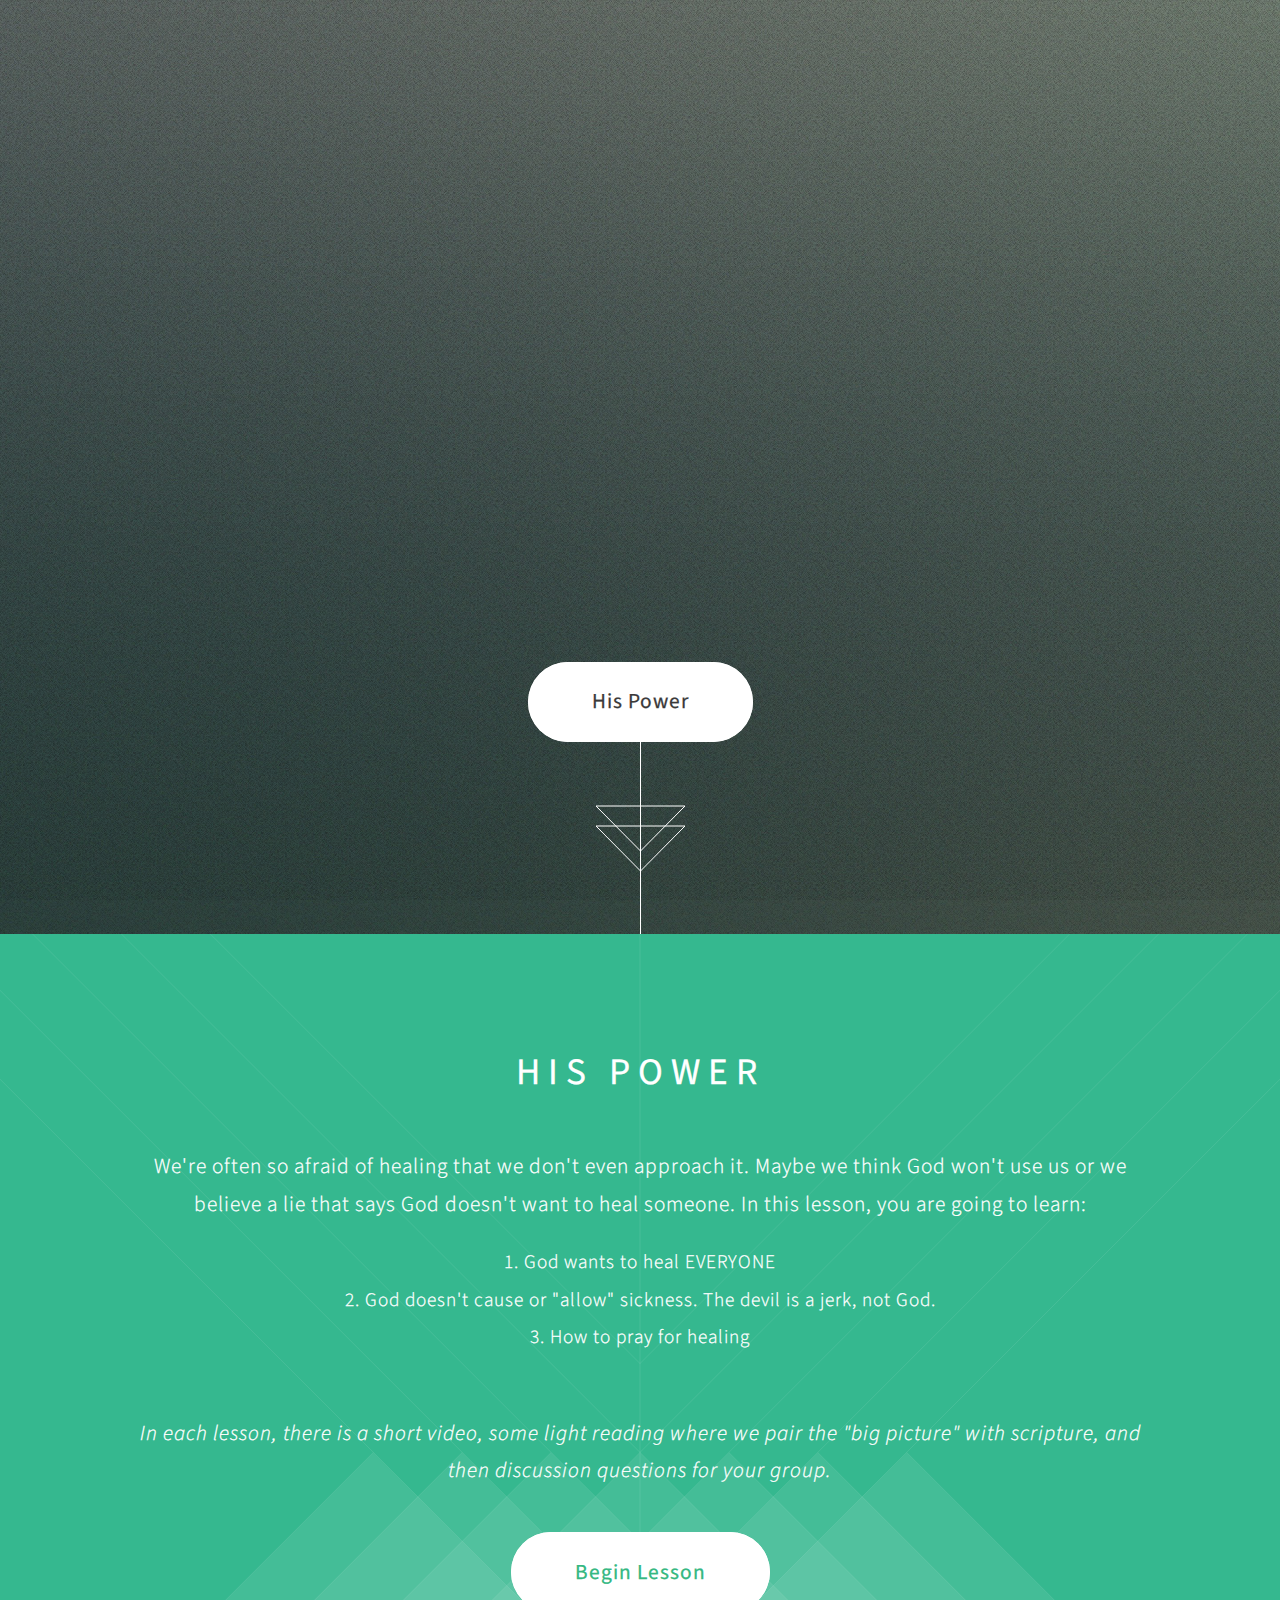
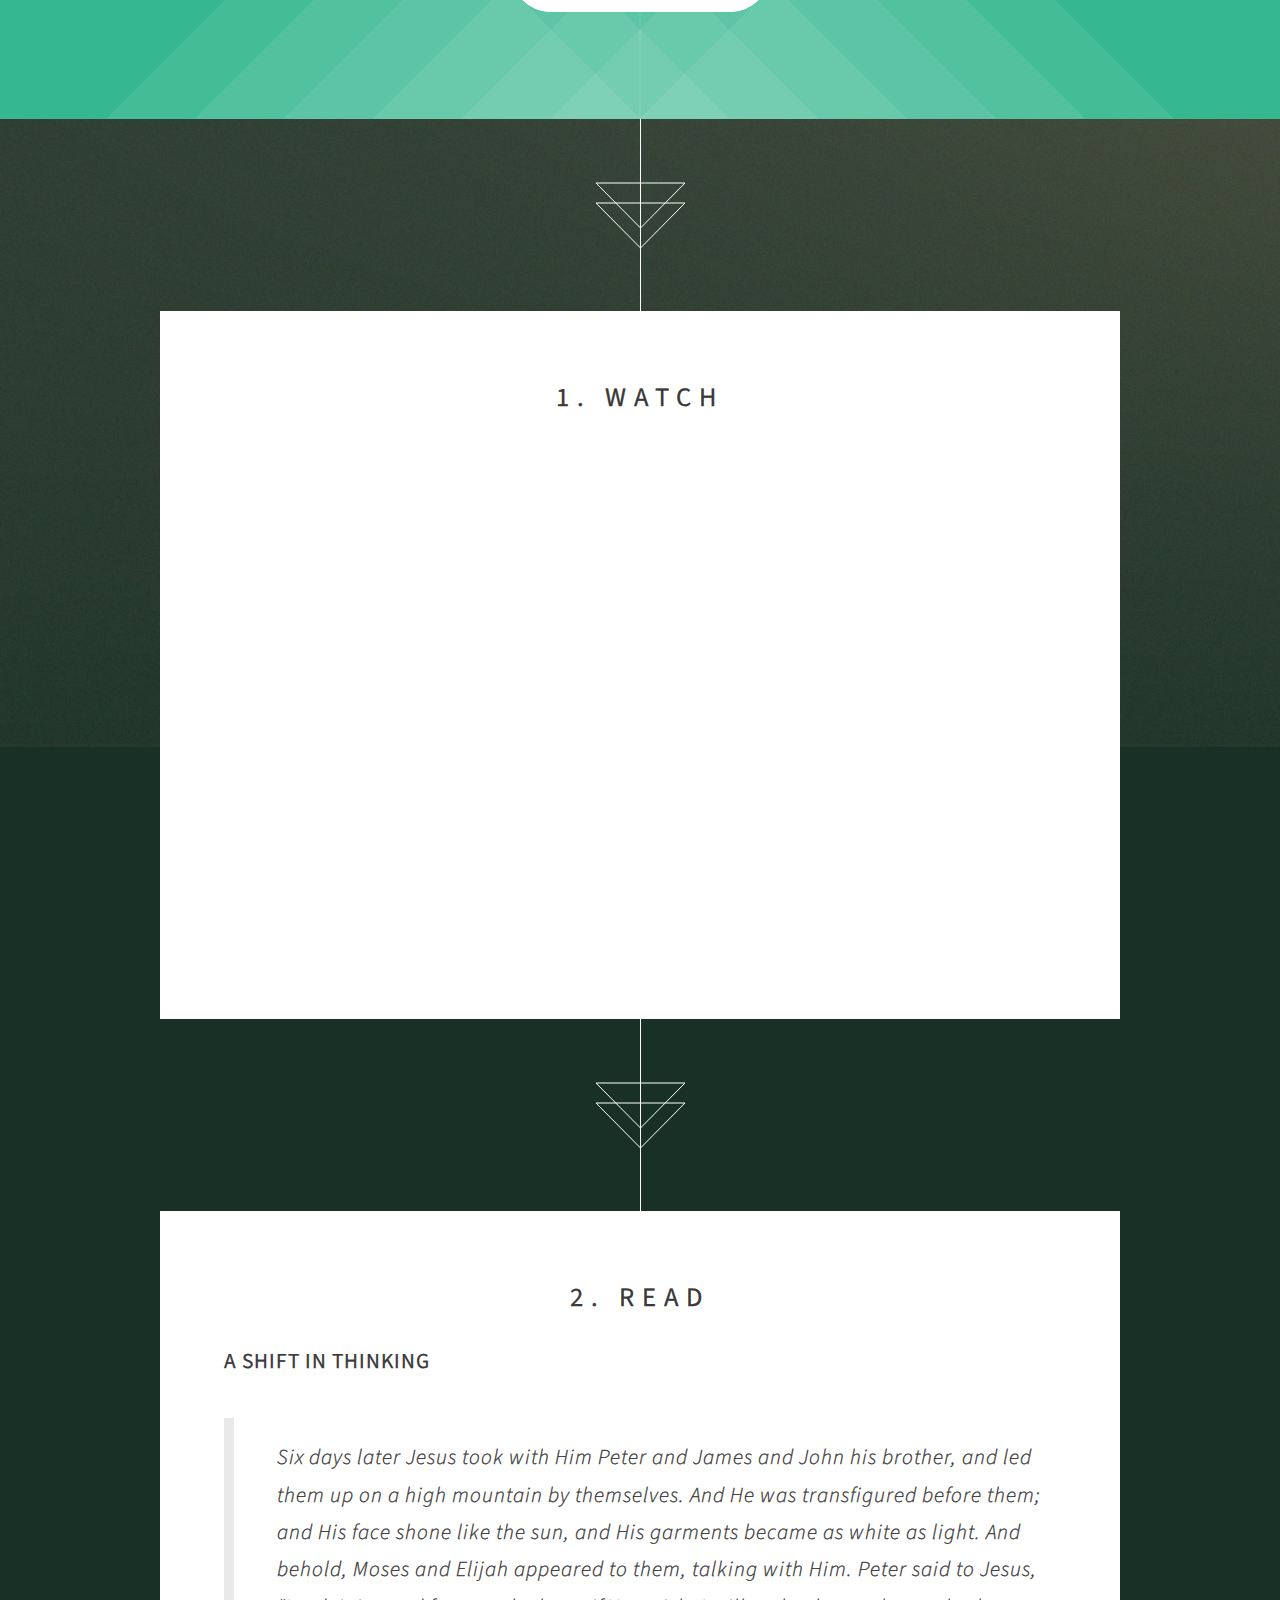
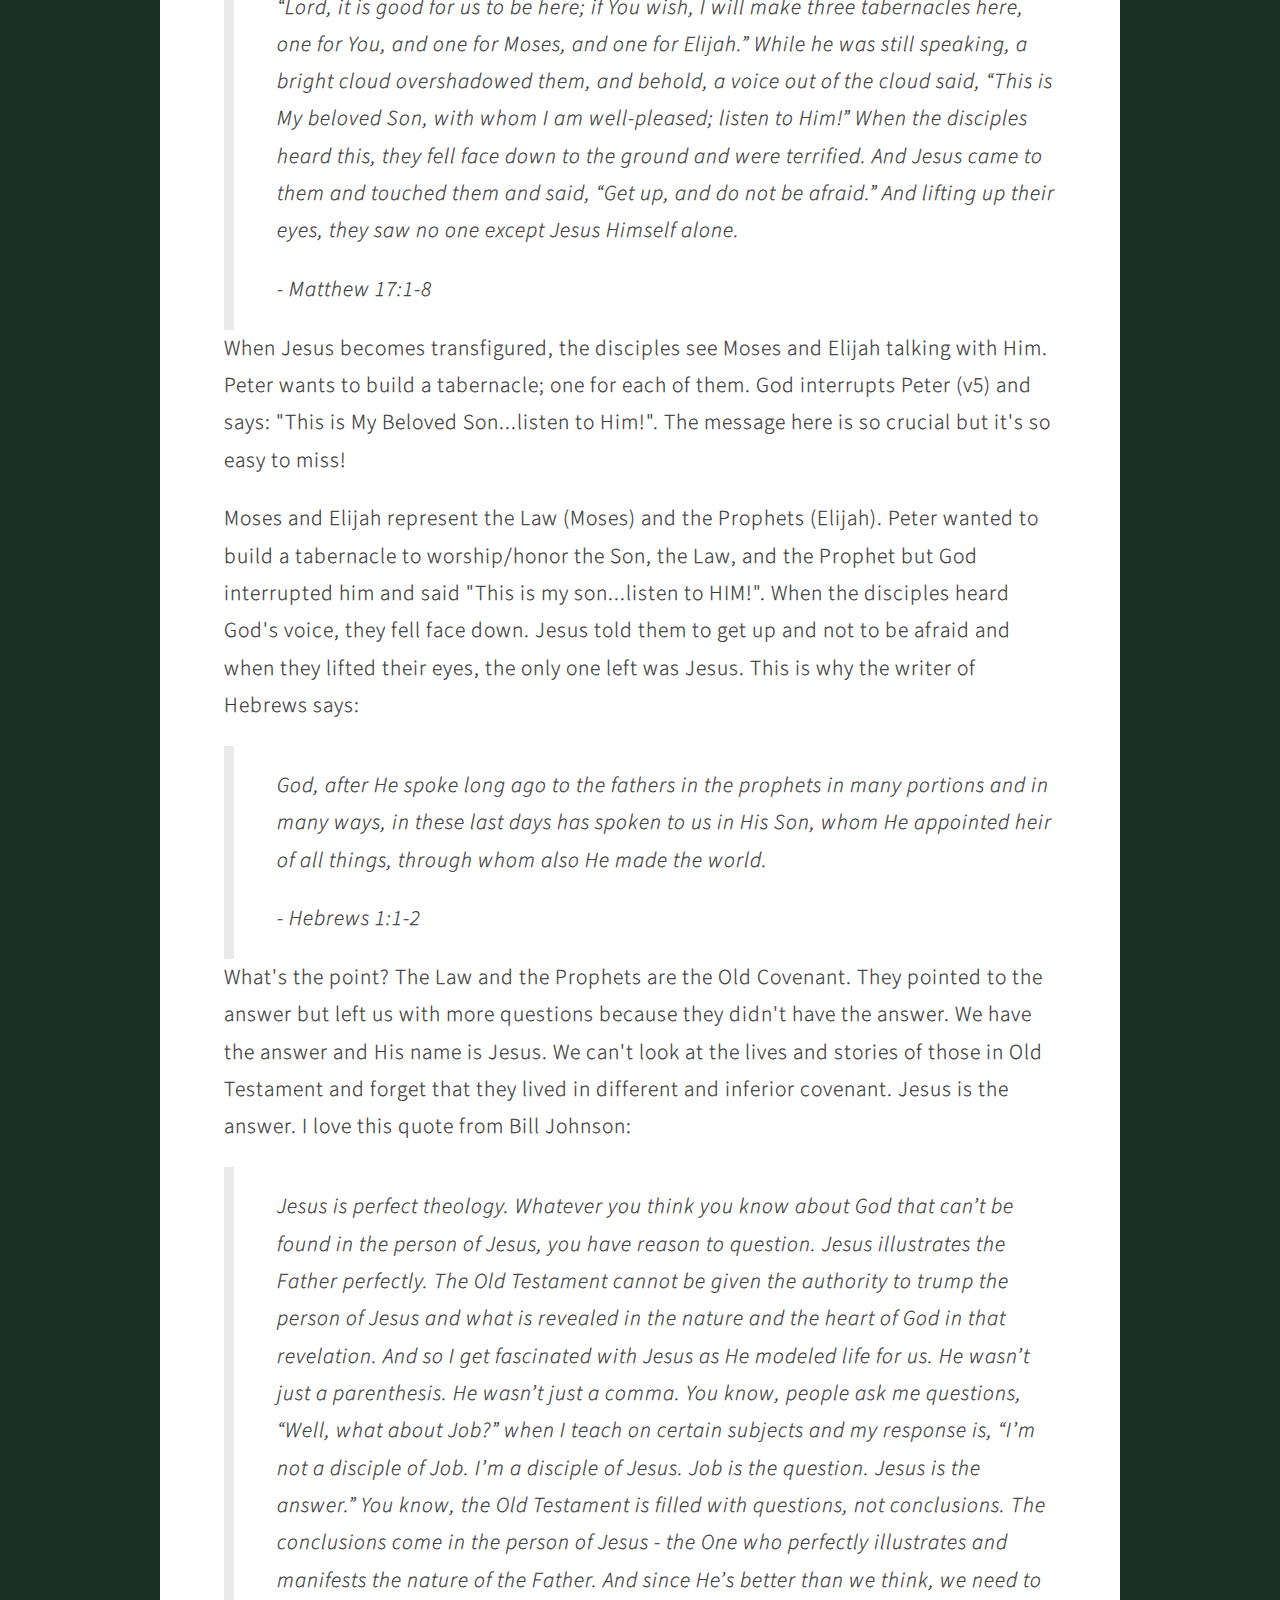
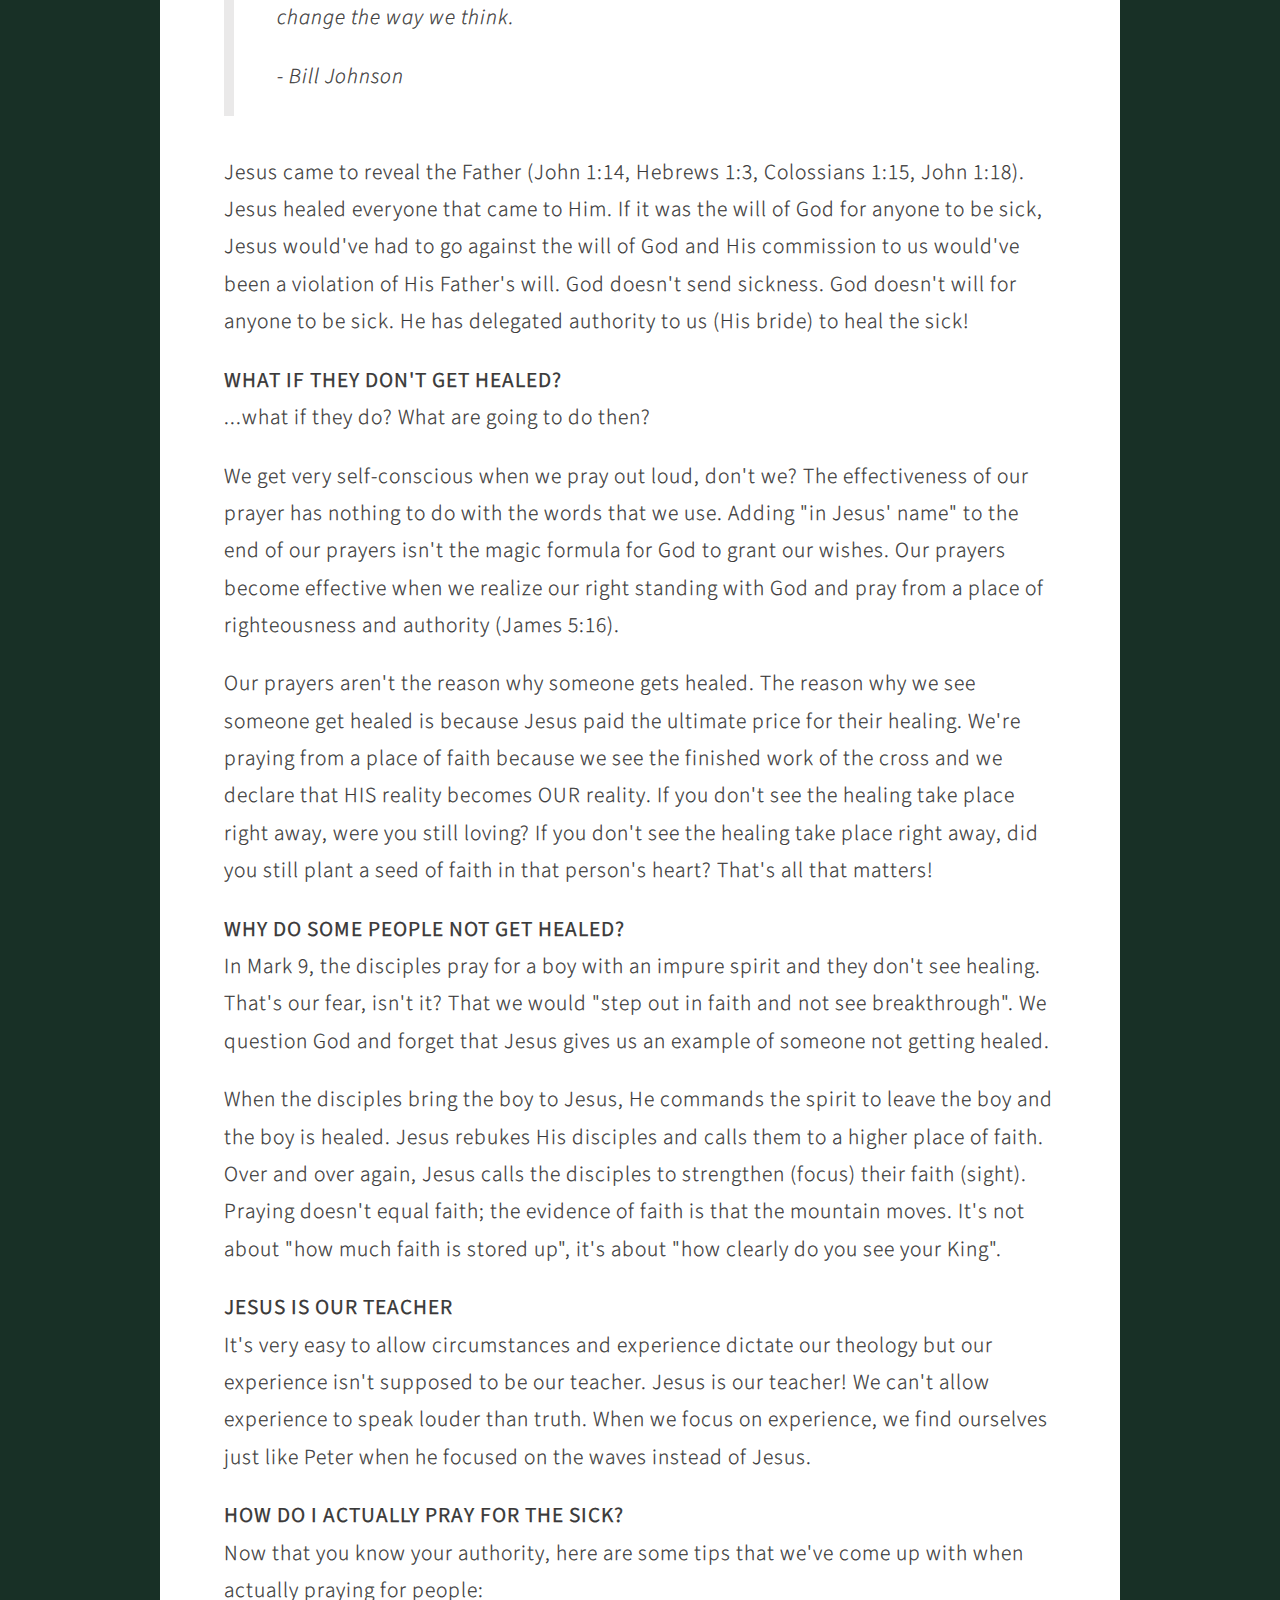
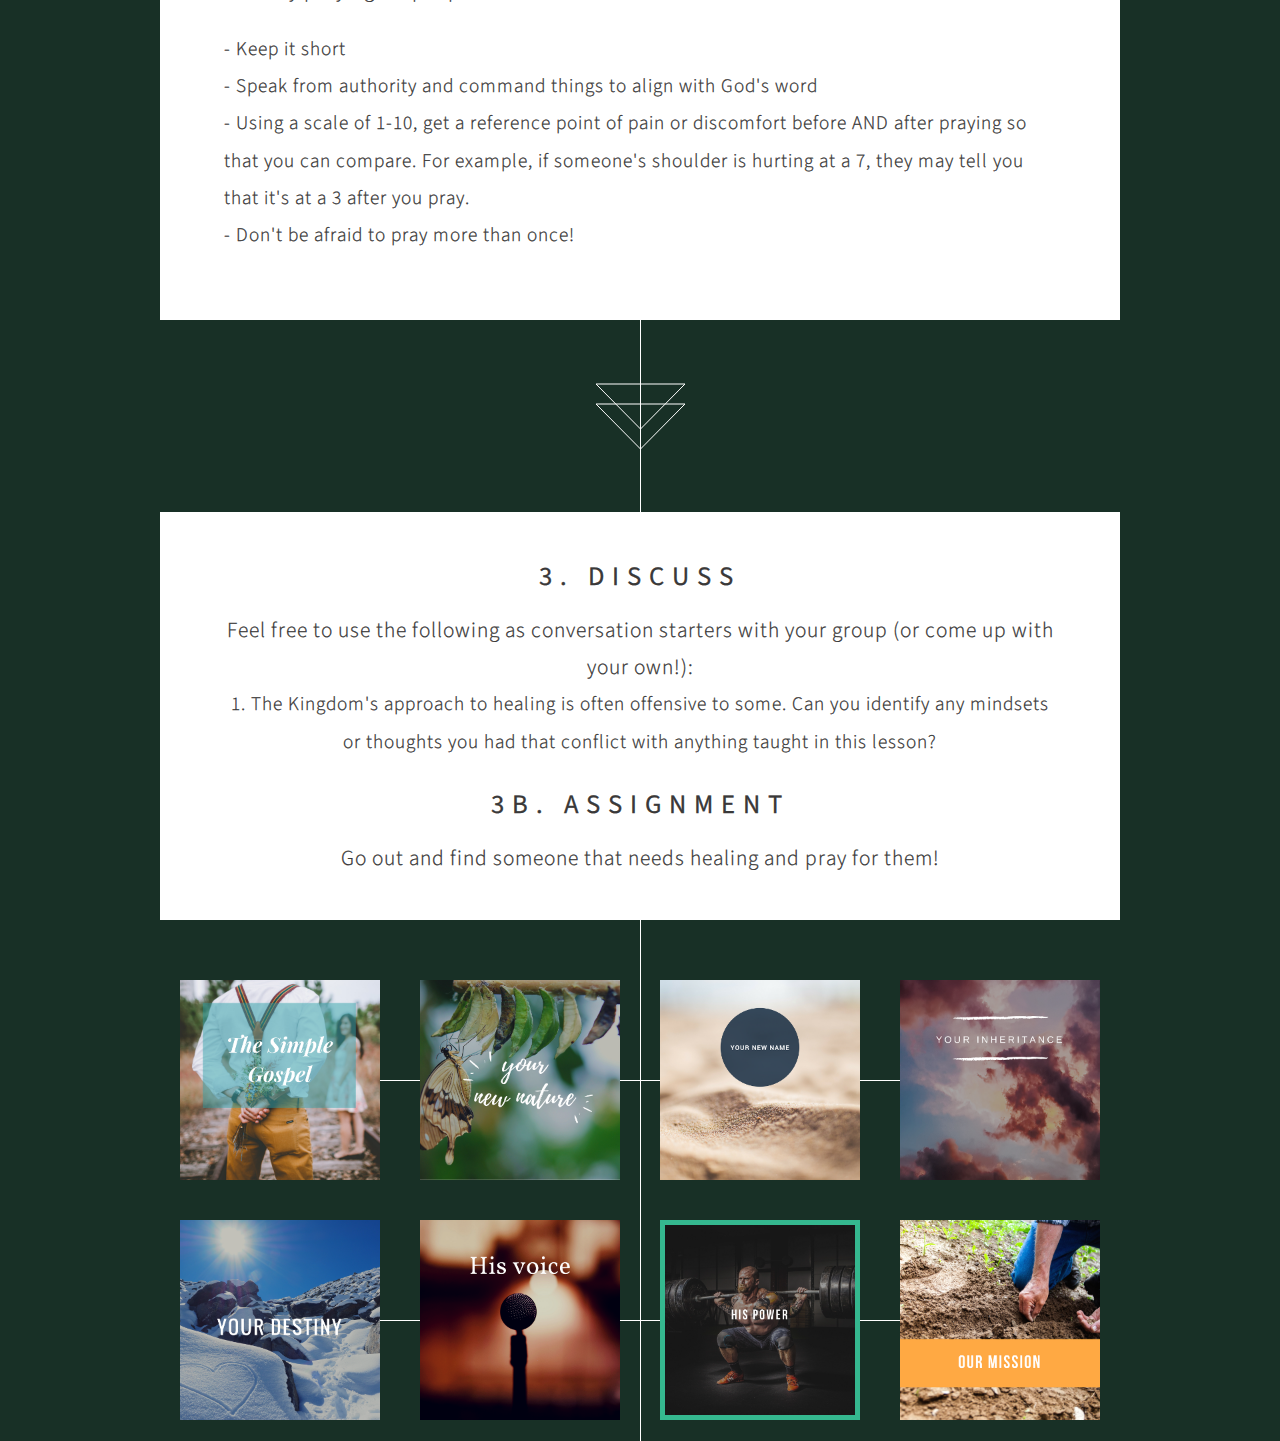
==== commit ff52d7a8: "Fix typo in assignment" ====
--- a/his-power/index.html
+++ b/his-power/index.html
@@ -144,7 +144,7 @@
 			</ul>
 
 			<h2>3b. ASSIGNMENT</h2>
-			<p>Go out and find someone that needs healing!</p>
+			<p>Go out and find someone that needs healing and pray for them!</p>
 		</header>
 		<div class="inner">
 			<div class="row 0%">
